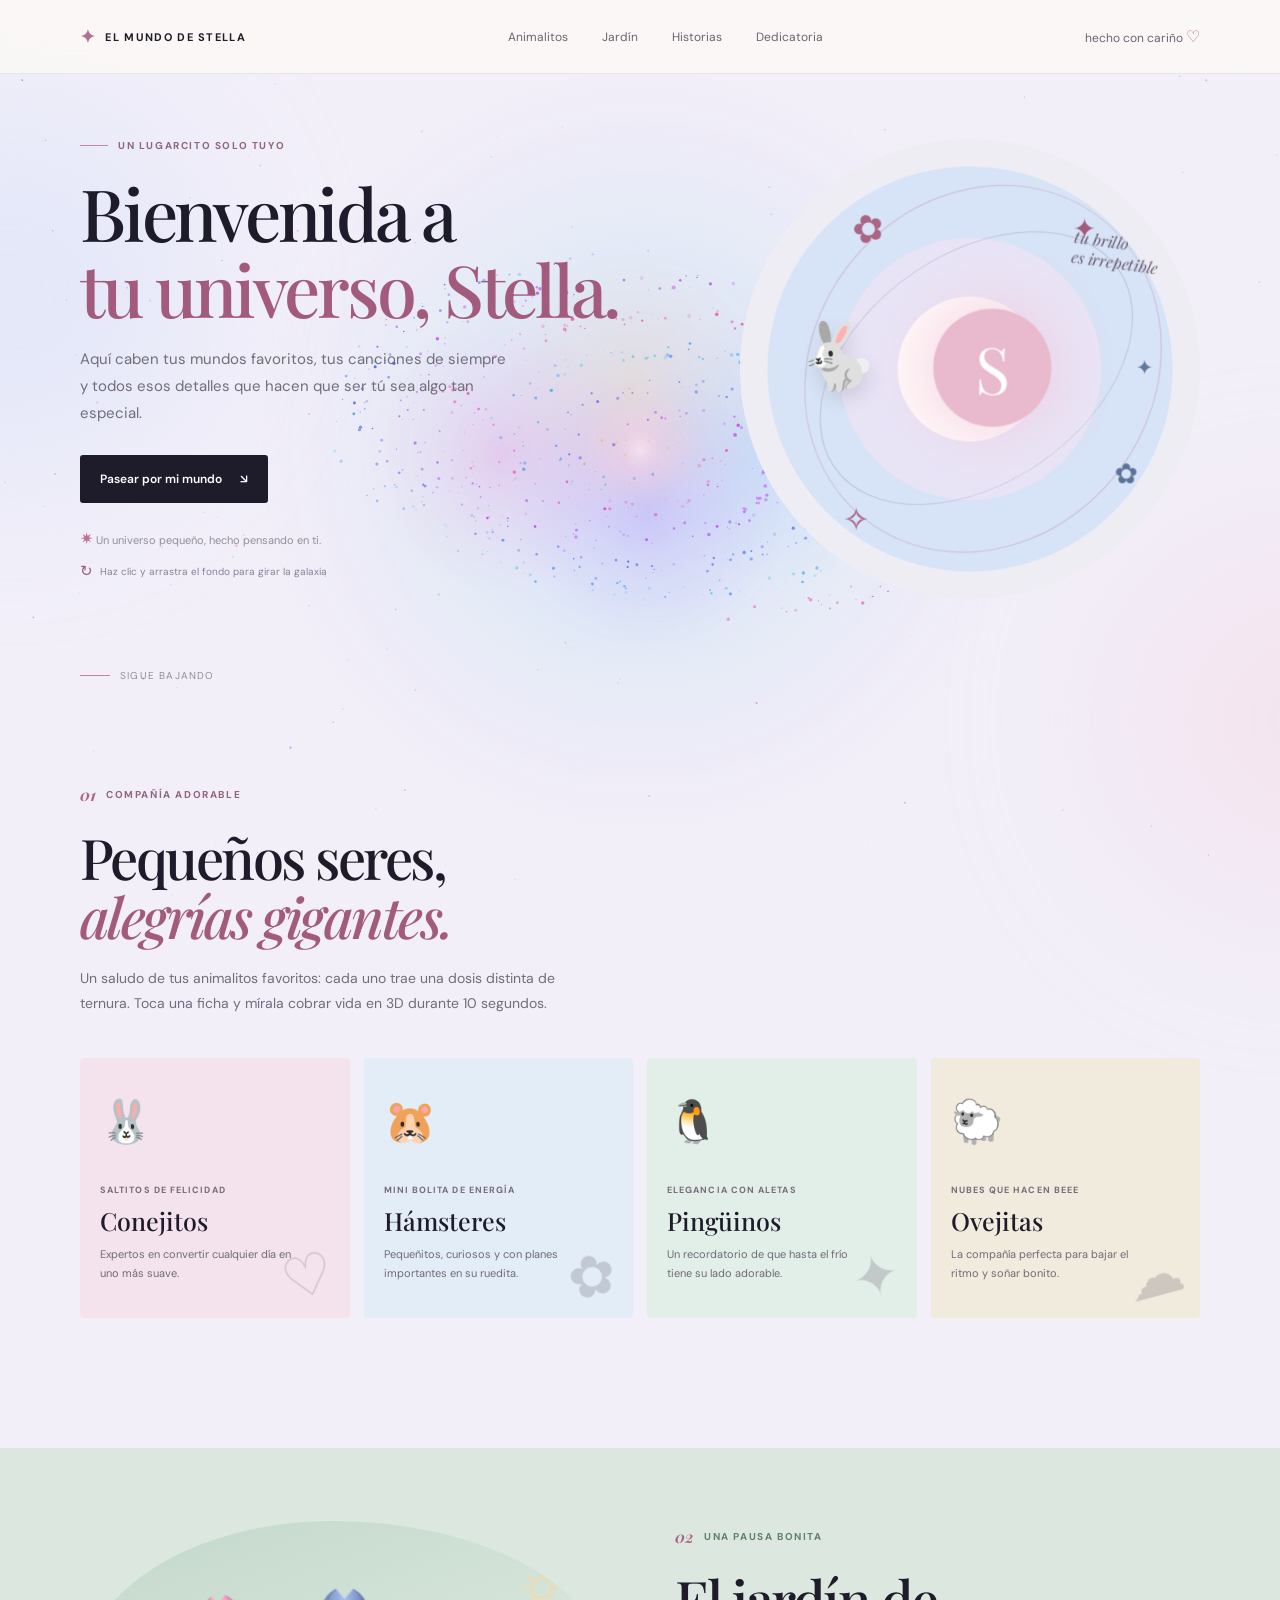
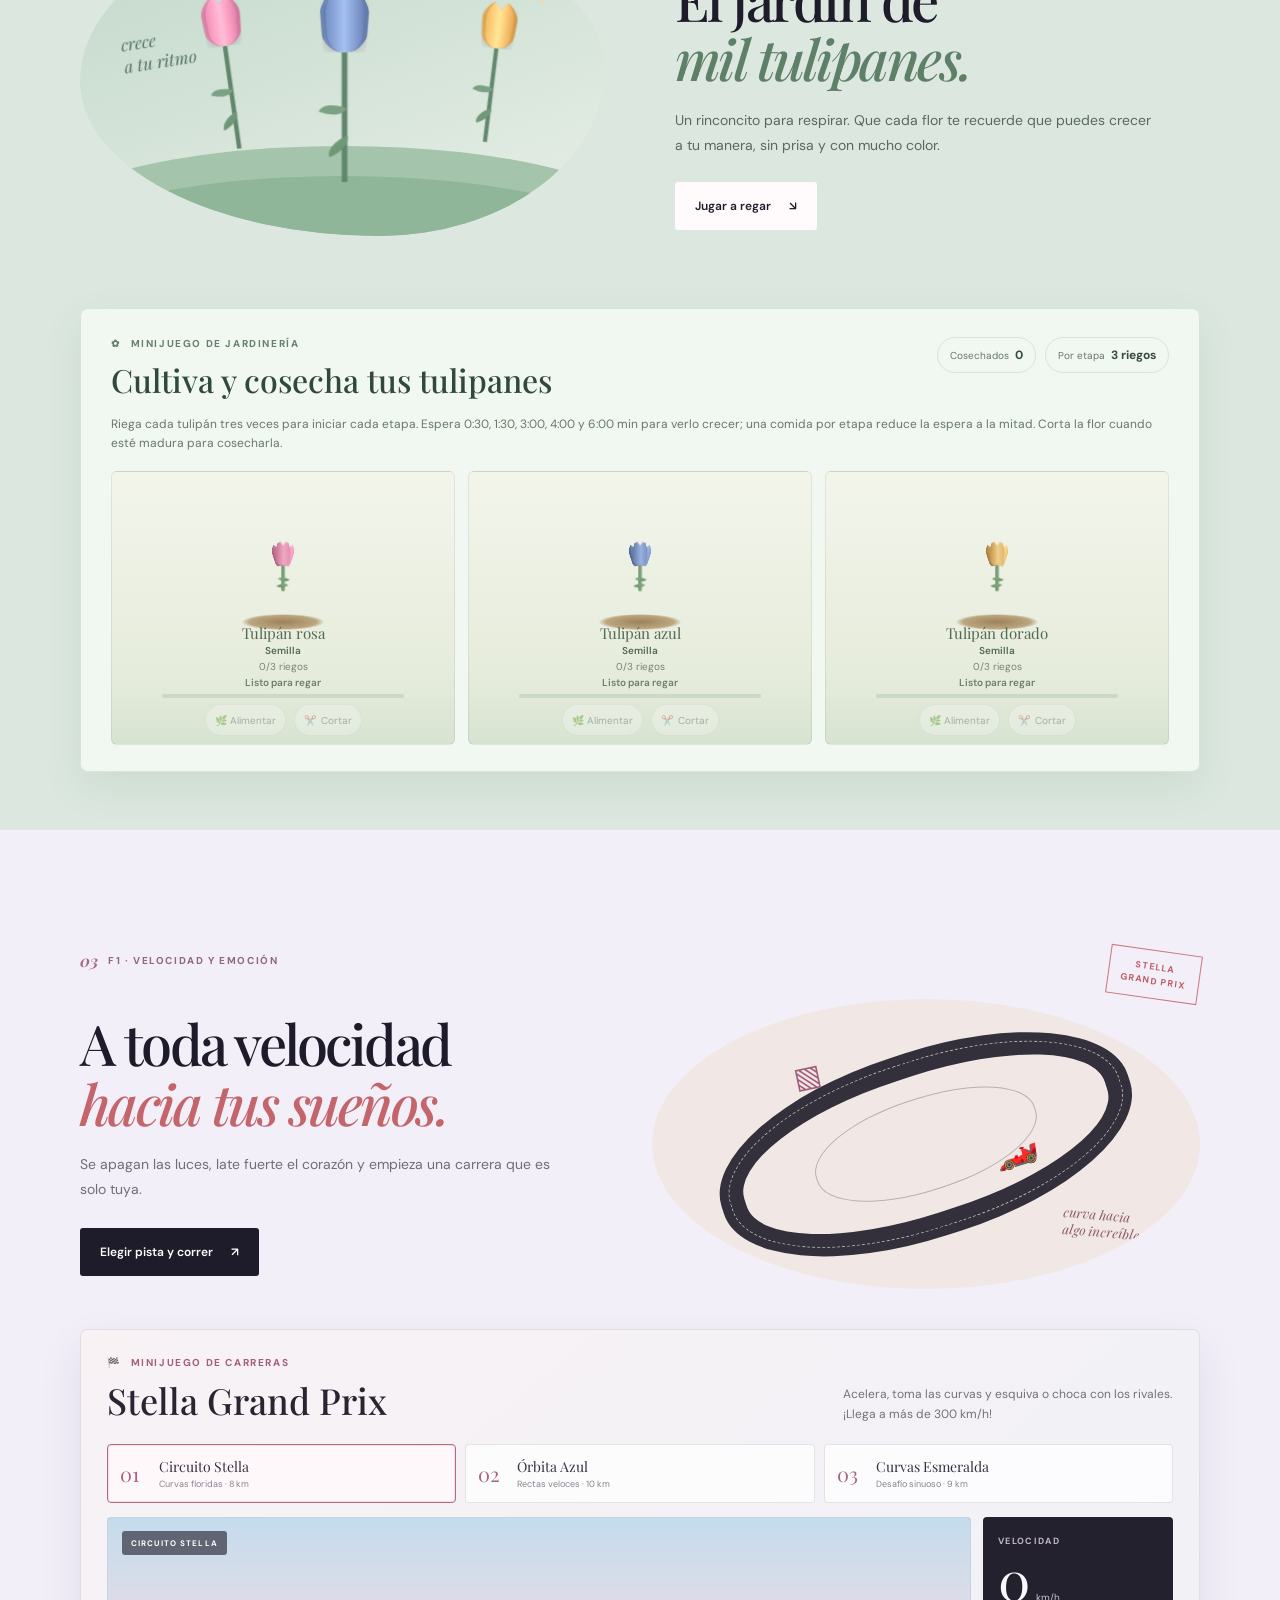
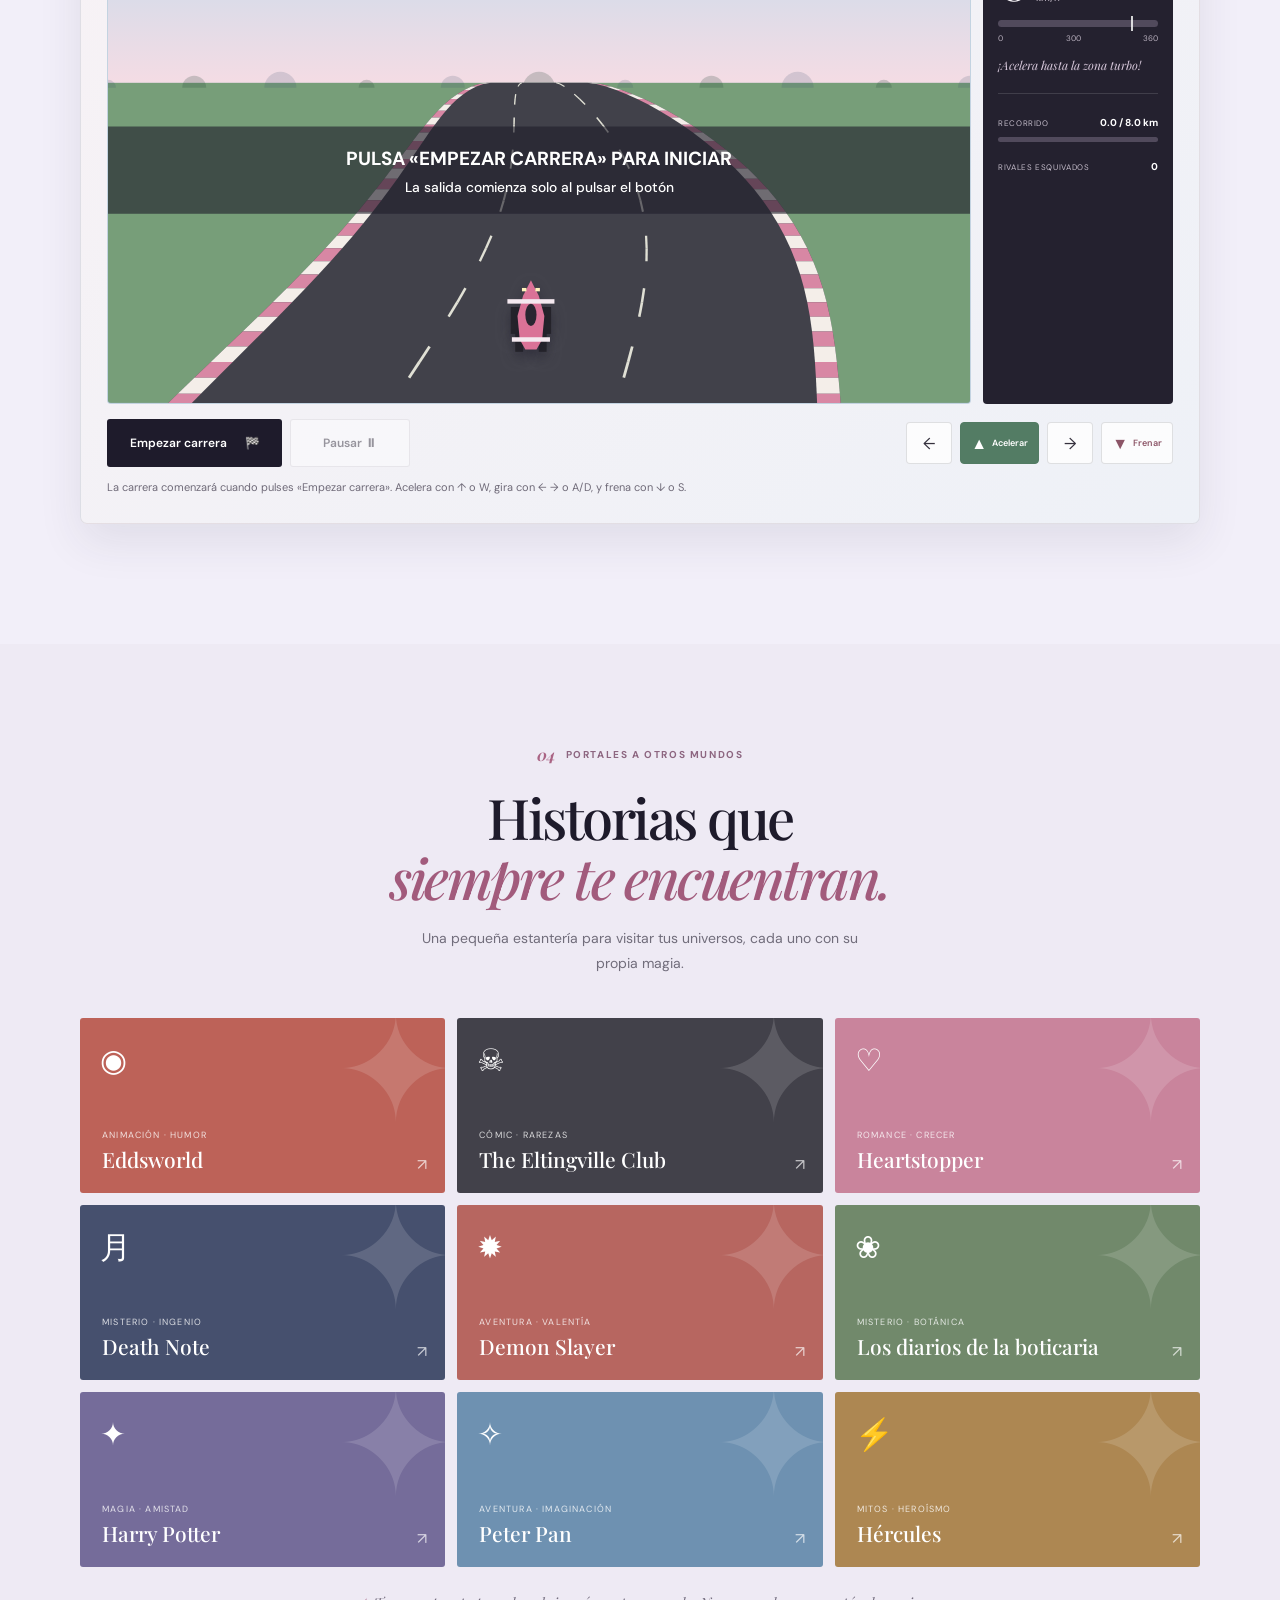
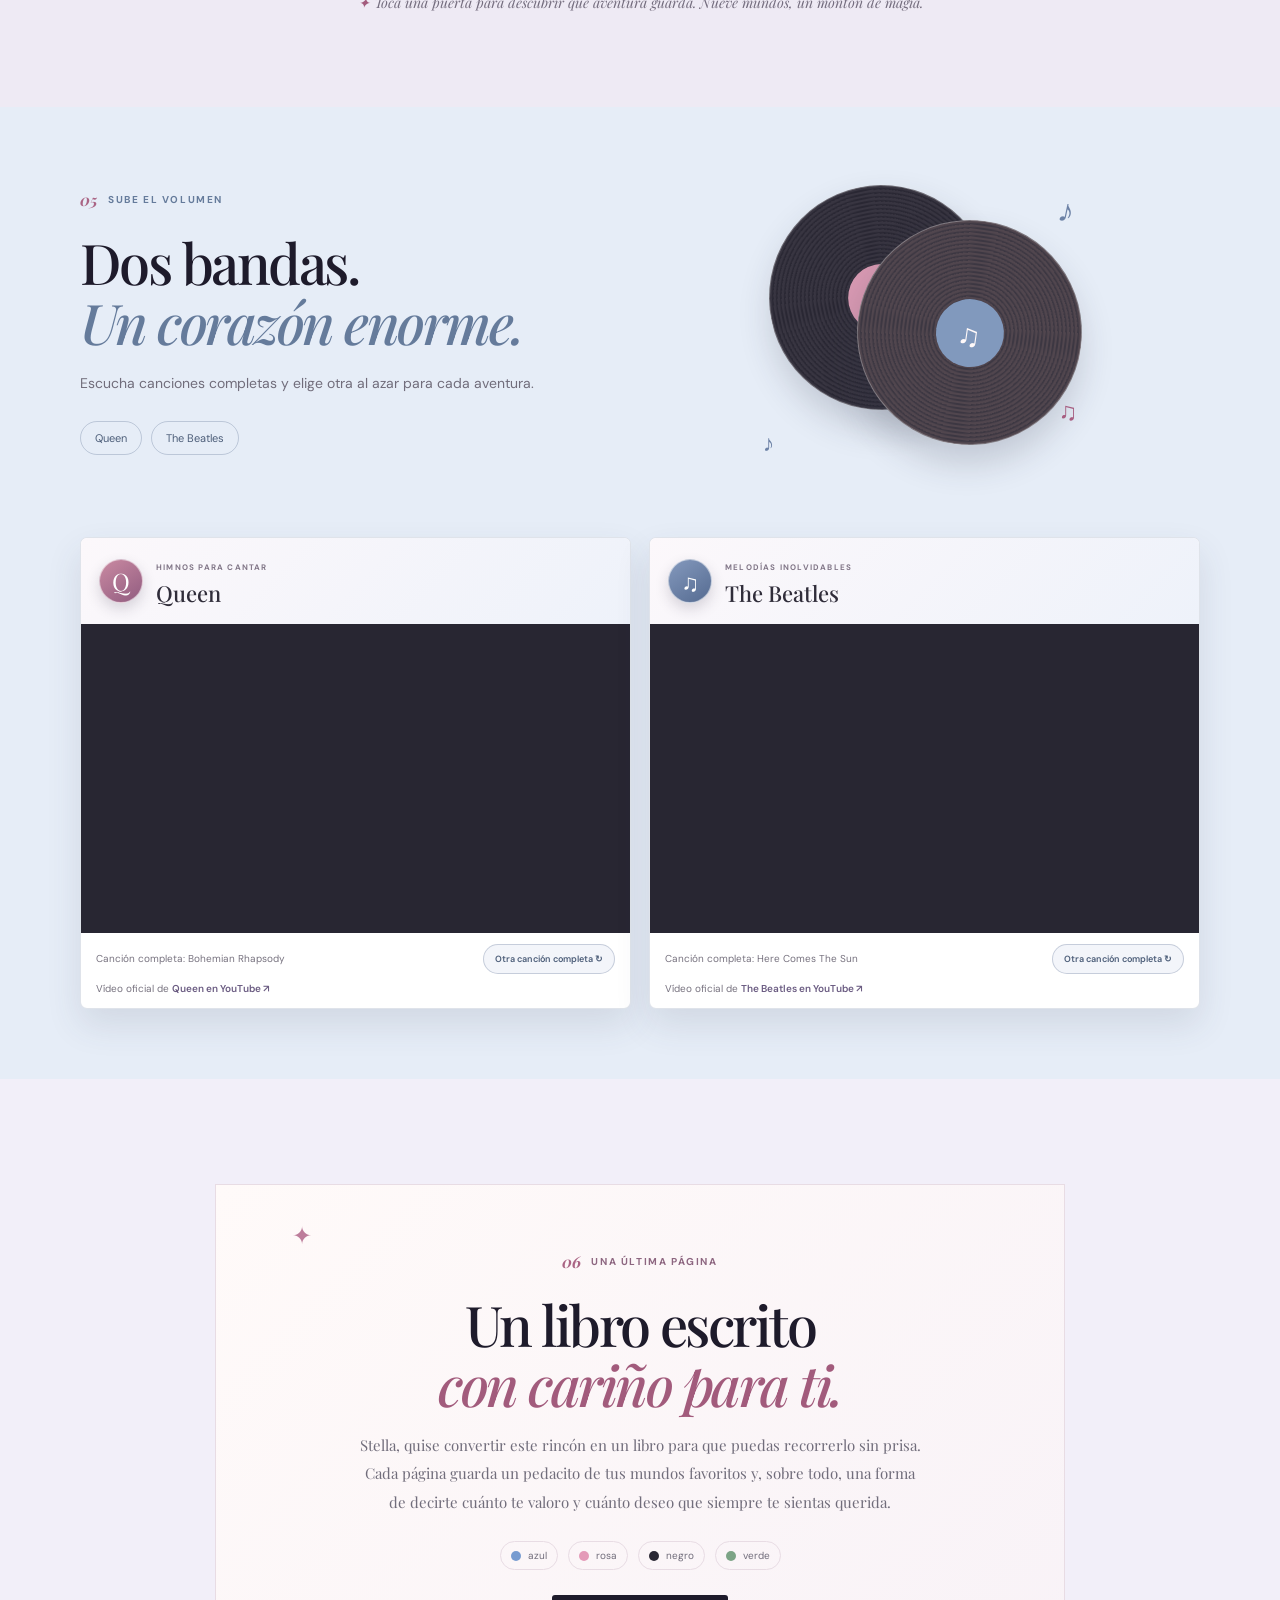
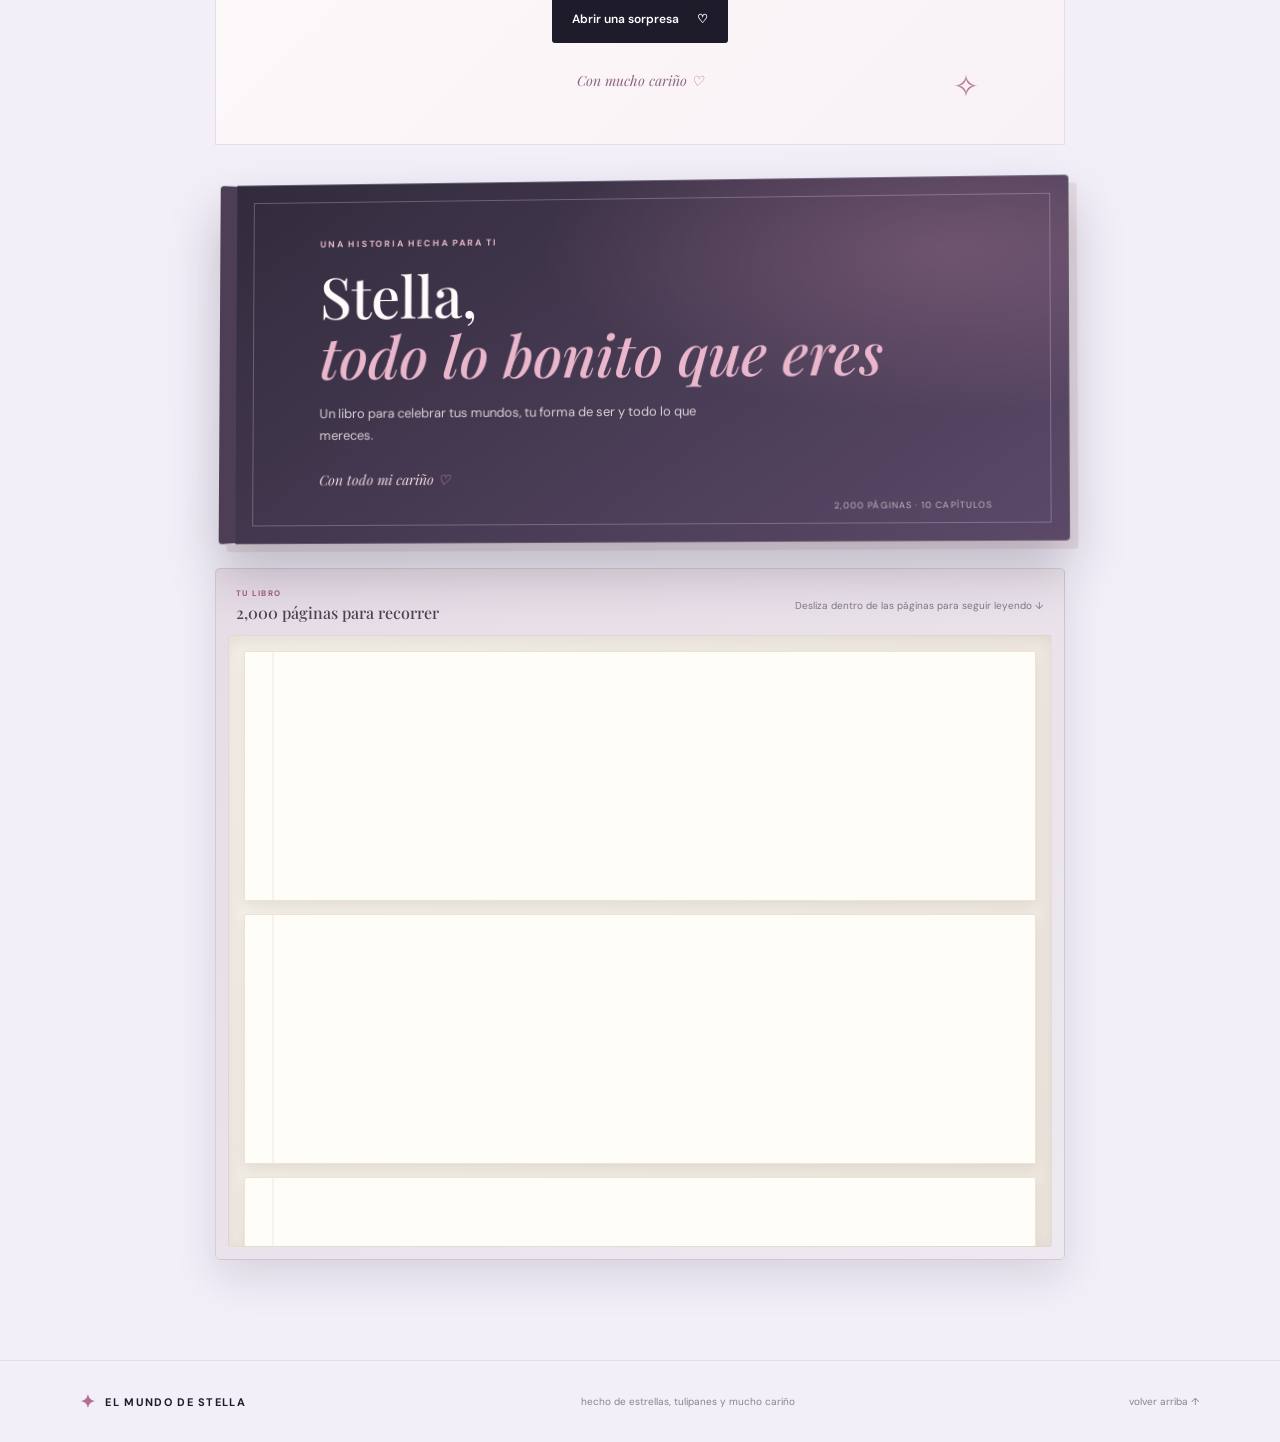
==== ELMUNDODESTELLA/index.html @ a7a70eab "Publish Stella dedication page Co-authored-by: Copilot App <223556219+Copilot@users.noreply.github.c" ====
<!doctype html>
<html lang="es">
  <head>
    <meta charset="utf-8">
    <meta name="viewport" content="width=device-width, initial-scale=1">
    <meta name="theme-color" content="#f7f0ff">
    <meta name="description" content="Un pequeño universo creado con cariño para Stella.">
    <title>El Mundo de Stella ✦</title>
    <link rel="stylesheet" href="style.css">
    <script src="script.js" defer></script>
  </head>
  <body>
    <canvas class="galaxy-canvas" id="galaxy" aria-label="Fondo de galaxia interactivo; arrastra para girarlo"></canvas>
    <div class="page-glow page-glow-one" aria-hidden="true"></div>
    <div class="page-glow page-glow-two" aria-hidden="true"></div>

    <header class="site-header">
      <a class="wordmark" href="#inicio" aria-label="El Mundo de Stella, inicio">
        <span class="wordmark-star" aria-hidden="true">✦</span>
        EL MUNDO DE STELLA
      </a>
      <nav class="main-nav" aria-label="Navegación principal">
        <a href="#rincon-animal">Animalitos</a>
        <a href="#jardin">Jardín</a>
        <a href="#historias">Historias</a>
        <a href="#libro">Dedicatoria</a>
      </nav>
      <a class="header-note" href="#libro">hecho con cariño <span aria-hidden="true">♡</span></a>
    </header>

    <main>
      <section class="hero section-shell" id="inicio" aria-labelledby="hero-title">
        <div class="hero-copy">
          <p class="eyebrow"><span class="eyebrow-line"></span> un lugarcito solo tuyo</p>
          <h1 id="hero-title">Bienvenida a<br><span>tu universo, Stella.</span></h1>
          <p class="hero-description">
            Aquí caben tus mundos favoritos, tus canciones de siempre y todos esos
            detalles que hacen que ser tú sea algo tan especial.
          </p>
          <a class="button button-dark" href="#rincon-animal">Pasear por mi mundo <span aria-hidden="true">↘</span></a>
          <p class="hero-footnote"><span aria-hidden="true">✷</span> Un universo pequeño, hecho pensando en ti.</p>
          <p class="galaxy-tip"><span aria-hidden="true">↻</span> Haz clic y arrastra el fondo para girar la galaxia</p>
        </div>
        <div class="hero-art" aria-label="Ilustración decorativa de estrellas y flores">
          <span class="orbit orbit-one"></span>
          <span class="orbit orbit-two"></span>
          <span class="hero-sun">S</span>
          <span class="hero-flower flower-one" aria-hidden="true">✿</span>
          <span class="hero-flower flower-two" aria-hidden="true">✿</span>
          <span class="hero-star star-one" aria-hidden="true">✦</span>
          <span class="hero-star star-two" aria-hidden="true">✧</span>
          <span class="hero-star star-three" aria-hidden="true">✦</span>
          <span class="hero-animal animal-rabbit" aria-hidden="true">🐇</span>
          <span class="hero-caption">tu brillo<br>es irrepetible</span>
        </div>
        <a class="scroll-cue" href="#rincon-animal"><span></span> sigue bajando</a>
      </section>

      <section class="section-shell animal-section" id="rincon-animal" aria-labelledby="animal-title">
        <div class="section-heading">
          <p class="eyebrow"><span class="section-number">01</span> compañía adorable</p>
          <h2 id="animal-title">Pequeños seres,<br><em>alegrías gigantes.</em></h2>
          <p>Un saludo de tus animalitos favoritos: cada uno trae una dosis distinta de ternura. Toca una ficha y mírala cobrar vida en 3D durante 10 segundos.</p>
        </div>
        <div class="animal-grid">
          <button class="animal-card rabbit-card" type="button" data-animal="rabbit">
            <span class="animal-emoji" aria-hidden="true">🐰</span>
            <span class="card-kicker">saltitos de felicidad</span>
            <span class="animal-title">Conejitos</span>
            <span class="animal-description">Expertos en convertir cualquier día en uno más suave.</span>
            <span class="card-doodle" aria-hidden="true">♡</span>
          </button>
          <button class="animal-card hamster-card" type="button" data-animal="hamster">
            <span class="animal-emoji" aria-hidden="true">🐹</span>
            <span class="card-kicker">mini bolita de energía</span>
            <span class="animal-title">Hámsteres</span>
            <span class="animal-description">Pequeñitos, curiosos y con planes importantes en su ruedita.</span>
            <span class="card-doodle" aria-hidden="true">✿</span>
          </button>
          <button class="animal-card penguin-card" type="button" data-animal="penguin">
            <span class="animal-emoji" aria-hidden="true">🐧</span>
            <span class="card-kicker">elegancia con aletas</span>
            <span class="animal-title">Pingüinos</span>
            <span class="animal-description">Un recordatorio de que hasta el frío tiene su lado adorable.</span>
            <span class="card-doodle" aria-hidden="true">✦</span>
          </button>
          <button class="animal-card sheep-card" type="button" data-animal="sheep">
            <span class="animal-emoji" aria-hidden="true">🐑</span>
            <span class="card-kicker">nubes que hacen beee</span>
            <span class="animal-title">Ovejitas</span>
            <span class="animal-description">La compañía perfecta para bajar el ritmo y soñar bonito.</span>
            <span class="card-doodle" aria-hidden="true">☁</span>
          </button>
        </div>
      </section>

      <section class="garden-section" id="jardin" aria-labelledby="garden-title">
        <div class="section-shell garden-layout">
          <div class="garden-art" aria-hidden="true">
            <span class="garden-sun">☼</span>
            <span class="tulip tulip-pink"><i></i><b></b></span>
            <span class="tulip tulip-blue"><i></i><b></b></span>
            <span class="tulip tulip-yellow"><i></i><b></b></span>
            <span class="garden-scribble">crece<br>a tu ritmo</span>
          </div>
          <div class="garden-copy">
            <p class="eyebrow"><span class="section-number">02</span> una pausa bonita</p>
            <h2 id="garden-title">El jardín de<br><em>mil tulipanes.</em></h2>
            <p>
              Un rinconcito para respirar. Que cada flor te recuerde que puedes
              crecer a tu manera, sin prisa y con mucho color.
            </p>
            <a class="button button-light" href="#tulip-game">Jugar a regar <span aria-hidden="true">↘</span></a>
          </div>
        </div>
        <div class="tulip-game section-shell" id="tulip-game" aria-labelledby="tulip-game-title">
          <div class="tulip-game-header">
            <div>
              <p class="eyebrow"><span aria-hidden="true">✿</span> minijuego de jardinería</p>
              <h3 id="tulip-game-title">Cultiva y cosecha tus tulipanes</h3>
            </div>
            <div class="tulip-game-stats" aria-label="Marcador del juego">
              <span>Cosechados <strong id="tulip-harvest-count">0</strong></span>
              <span>Por etapa <strong>3 riegos</strong></span>
            </div>
          </div>
          <p class="tulip-game-message" id="tulip-game-message" role="status" aria-live="polite">
            Riega cada tulipán tres veces para iniciar cada etapa. Espera 0:30, 1:30, 3:00, 4:00 y 6:00 min para verlo crecer; una comida por etapa reduce la espera a la mitad. Corta la flor cuando esté madura para cosecharla.
          </p>
          <div class="tulip-playfield">
            <article class="tulip-plot" data-tulip="rosa" data-growth="0">
              <button class="plot-water" type="button" aria-label="Regar tulipán rosa, 0 de 3 riegos">
                <span class="plot-plant" aria-hidden="true"><span class="plot-bloom"><i class="plot-petal petal-left"></i><i class="plot-petal petal-center"></i><i class="plot-petal petal-right"></i></span><span class="plot-stem"></span></span>
                <span class="plot-soil" aria-hidden="true"></span><span class="plot-splash" aria-hidden="true">💧</span>
                <span class="plot-name">Tulipán rosa</span>
                <span class="plot-stage-name">Semilla</span>
                <span class="plot-water-count">0/3 riegos</span>
                <span class="plot-time-label">Listo para regar</span>
                <span class="plot-timer-track" aria-hidden="true"><span></span></span>
              </button>
              <div class="plot-actions">
                <button class="plot-action" type="button" data-action="feed" aria-label="Alimentar el tulipán rosa" disabled><span aria-hidden="true">🌿</span> Alimentar</button>
                <button class="plot-action" type="button" data-action="harvest" aria-label="Cortar y cosechar el tulipán rosa" disabled><span aria-hidden="true">✂️</span> Cortar</button>
              </div>
            </article>
            <article class="tulip-plot plot-blue" data-tulip="azul" data-growth="0">
              <button class="plot-water" type="button" aria-label="Regar tulipán azul, 0 de 3 riegos">
                <span class="plot-plant" aria-hidden="true"><span class="plot-bloom"><i class="plot-petal petal-left"></i><i class="plot-petal petal-center"></i><i class="plot-petal petal-right"></i></span><span class="plot-stem"></span></span>
                <span class="plot-soil" aria-hidden="true"></span><span class="plot-splash" aria-hidden="true">💧</span>
                <span class="plot-name">Tulipán azul</span>
                <span class="plot-stage-name">Semilla</span>
                <span class="plot-water-count">0/3 riegos</span>
                <span class="plot-time-label">Listo para regar</span>
                <span class="plot-timer-track" aria-hidden="true"><span></span></span>
              </button>
              <div class="plot-actions">
                <button class="plot-action" type="button" data-action="feed" aria-label="Alimentar el tulipán azul" disabled><span aria-hidden="true">🌿</span> Alimentar</button>
                <button class="plot-action" type="button" data-action="harvest" aria-label="Cortar y cosechar el tulipán azul" disabled><span aria-hidden="true">✂️</span> Cortar</button>
              </div>
            </article>
            <article class="tulip-plot plot-gold" data-tulip="dorado" data-growth="0">
              <button class="plot-water" type="button" aria-label="Regar tulipán dorado, 0 de 3 riegos">
                <span class="plot-plant" aria-hidden="true"><span class="plot-bloom"><i class="plot-petal petal-left"></i><i class="plot-petal petal-center"></i><i class="plot-petal petal-right"></i></span><span class="plot-stem"></span></span>
                <span class="plot-soil" aria-hidden="true"></span><span class="plot-splash" aria-hidden="true">💧</span>
                <span class="plot-name">Tulipán dorado</span>
                <span class="plot-stage-name">Semilla</span>
                <span class="plot-water-count">0/3 riegos</span>
                <span class="plot-time-label">Listo para regar</span>
                <span class="plot-timer-track" aria-hidden="true"><span></span></span>
              </button>
              <div class="plot-actions">
                <button class="plot-action" type="button" data-action="feed" aria-label="Alimentar el tulipán dorado" disabled><span aria-hidden="true">🌿</span> Alimentar</button>
                <button class="plot-action" type="button" data-action="harvest" aria-label="Cortar y cosechar el tulipán dorado" disabled><span aria-hidden="true">✂️</span> Cortar</button>
              </div>
            </article>
          </div>
        </div>
      </section>

      <section class="section-shell racing-section" id="formula-uno" aria-labelledby="racing-title">
        <div class="racing-topline">
          <p class="eyebrow"><span class="section-number">03</span> F1 · velocidad y emoción</p>
          <span class="racing-stamp">STELLA<br>GRAND PRIX</span>
        </div>
        <div class="racing-layout">
          <div>
            <h2 id="racing-title">A toda velocidad<br><em>hacia tus sueños.</em></h2>
            <p>Se apagan las luces, late fuerte el corazón y empieza una carrera que es solo tuya.</p>
            <a class="button button-dark" href="#f1-game">Elegir pista y correr <span aria-hidden="true">↗</span></a>
          </div>
          <div class="track-art" aria-label="Ilustración decorativa de una pista de carreras">
            <div class="track track-outer"></div>
            <div class="track track-inner"></div>
            <span class="race-car" aria-hidden="true">🏎️</span>
            <span class="race-flag" aria-hidden="true">▧</span>
            <span class="track-label">curva hacia<br>algo increíble</span>
          </div>
        </div>
        <div class="f1-game" id="f1-game" aria-labelledby="f1-game-title">
          <div class="f1-game-heading">
            <div>
              <p class="eyebrow"><span aria-hidden="true">🏁</span> minijuego de carreras</p>
              <h3 id="f1-game-title">Stella Grand Prix</h3>
            </div>
            <p class="f1-game-instruction">Acelera, toma las curvas y esquiva o choca con los rivales. ¡Llega a más de 300 km/h!</p>
          </div>
          <div class="f1-track-picker" role="group" aria-label="Elige un circuito">
            <button class="f1-track-option is-selected" type="button" data-track="stella" aria-pressed="true">
              <span class="track-option-number">01</span><span class="track-option-name">Circuito Stella</span><span class="track-option-detail">Curvas floridas · 8 km</span>
            </button>
            <button class="f1-track-option" type="button" data-track="orbit" aria-pressed="false">
              <span class="track-option-number">02</span><span class="track-option-name">Órbita Azul</span><span class="track-option-detail">Rectas veloces · 10 km</span>
            </button>
            <button class="f1-track-option" type="button" data-track="emerald" aria-pressed="false">
              <span class="track-option-number">03</span><span class="track-option-name">Curvas Esmeralda</span><span class="track-option-detail">Desafío sinuoso · 9 km</span>
            </button>
          </div>
          <div class="f1-race-layout">
            <div class="f1-canvas-frame">
              <canvas id="f1-canvas" aria-label="Vista de la pista de carreras. Usa las flechas o los controles para conducir.">
                Tu navegador no permite mostrar la pista animada.
              </canvas>
              <span class="canvas-track-name" id="canvas-track-name">CIRCUITO STELLA</span>
            </div>
            <aside class="f1-hud" aria-label="Marcador de carrera">
              <p class="hud-label">VELOCIDAD</p>
              <div class="hud-speed"><span id="f1-speed">0</span><span>km/h</span></div>
              <div class="speed-bar"><span id="f1-speed-bar"></span><i></i></div>
              <div class="speed-scale"><span>0</span><span>300</span><span>360</span></div>
              <p class="speed-cheer" id="speed-cheer">¡Acelera hasta la zona turbo!</p>
              <div class="hud-divider"></div>
              <div class="hud-distance"><span>RECORRIDO</span><strong id="f1-distance">0.0 / 8.0 km</strong></div>
              <div class="race-progress"><span id="f1-progress"></span></div>
              <div class="hud-distance"><span>RIVALES ESQUIVADOS</span><strong id="f1-overtakes">0</strong></div>
            </aside>
          </div>
          <div class="f1-control-row">
            <div class="f1-action-buttons">
              <button class="button button-dark f1-start" id="f1-start" type="button">Empezar carrera <span aria-hidden="true">🏁</span></button>
              <button class="button f1-pause" id="f1-pause" type="button" aria-pressed="false" disabled>Pausar ⏸</button>
            </div>
            <div class="f1-controls" role="group" aria-label="Controles para conducir">
              <button class="f1-control steering" type="button" data-race-control="left" aria-label="Girar a la izquierda">←</button>
              <button class="f1-control accelerator" type="button" data-race-control="accelerate" aria-label="Mantener para acelerar">▲<span>Acelerar</span></button>
              <button class="f1-control steering" type="button" data-race-control="right" aria-label="Girar a la derecha">→</button>
              <button class="f1-control brake" type="button" data-race-control="brake" aria-label="Mantener para frenar">▼<span>Frenar</span></button>
            </div>
          </div>
          <p class="f1-race-message" id="f1-race-message" role="status" aria-live="polite">La carrera comenzará cuando pulses «Empezar carrera». Acelera con ↑ o W, gira con ← → o A/D, y frena con ↓ o S.</p>
        </div>
      </section>

      <section class="stories-section" id="historias" aria-labelledby="stories-title">
        <div class="section-shell">
          <div class="section-heading stories-heading">
            <p class="eyebrow"><span class="section-number">04</span> portales a otros mundos</p>
            <h2 id="stories-title">Historias que<br><em>siempre te encuentran.</em></h2>
            <p>Una pequeña estantería para visitar tus universos, cada uno con su propia magia.</p>
          </div>
          <div class="story-grid">
            <details class="story-card story-red">
              <summary class="story-front"><span class="story-symbol" aria-hidden="true">◉</span><span class="story-type">animación · humor</span><span class="story-title" role="heading" aria-level="3">Eddsworld</span><span class="story-arrow" aria-hidden="true">↗</span></summary>
              <div class="story-card-back"><span class="story-back-type">EL MUNDO DE EDD</span><p>Una serie animada de humor absurdo que sigue las peripecias de Edd y sus amigos: episodios cortos, caos y muchas bromas.</p><button class="story-back-close" type="button" data-story-close>Cerrar ficha ↻</button></div>
            </details>
            <details class="story-card story-ink">
              <summary class="story-front"><span class="story-symbol" aria-hidden="true">☠</span><span class="story-type">cómic · rarezas</span><span class="story-title" role="heading" aria-level="3">The Eltingville Club</span><span class="story-arrow" aria-hidden="true">↗</span></summary>
              <div class="story-card-back"><span class="story-back-type">FANDOM Y RIVALIDADES</span><p>Cuatro fans apasionados por los cómics, el terror y la ciencia ficción convierten sus debates en rivalidades hilarantes.</p><button class="story-back-close" type="button" data-story-close>Cerrar ficha ↻</button></div>
            </details>
            <details class="story-card story-rose">
              <summary class="story-front"><span class="story-symbol" aria-hidden="true">♡</span><span class="story-type">romance · crecer</span><span class="story-title" role="heading" aria-level="3">Heartstopper</span><span class="story-arrow" aria-hidden="true">↗</span></summary>
              <div class="story-card-back"><span class="story-back-type">AMISTAD QUE FLORECE</span><p>Nick y Charlie construyen una amistad que se transforma en amor mientras descubren quiénes son y encuentran apoyo en su grupo.</p><button class="story-back-close" type="button" data-story-close>Cerrar ficha ↻</button></div>
            </details>
            <details class="story-card story-night">
              <summary class="story-front"><span class="story-symbol" aria-hidden="true">月</span><span class="story-type">misterio · ingenio</span><span class="story-title" role="heading" aria-level="3">Death Note</span><span class="story-arrow" aria-hidden="true">↗</span></summary>
              <div class="story-card-back"><span class="story-back-type">UN DUELO DE INGENIO</span><p>Light encuentra un cuaderno sobrenatural. Su plan para crear un mundo justo se convierte en un intenso dilema sobre poder y justicia.</p><button class="story-back-close" type="button" data-story-close>Cerrar ficha ↻</button></div>
            </details>
            <details class="story-card story-scarlet">
              <summary class="story-front"><span class="story-symbol" aria-hidden="true">✹</span><span class="story-type">aventura · valentía</span><span class="story-title" role="heading" aria-level="3">Demon Slayer</span><span class="story-arrow" aria-hidden="true">↗</span></summary>
              <div class="story-card-back"><span class="story-back-type">VALOR Y FAMILIA</span><p>Tanjiro emprende un viaje para ayudar a su hermana Nezuko y enfrentarse a demonios, armado de determinación y una espada.</p><button class="story-back-close" type="button" data-story-close>Cerrar ficha ↻</button></div>
            </details>
            <details class="story-card story-herbal">
              <summary class="story-front"><span class="story-symbol" aria-hidden="true">❀</span><span class="story-type">misterio · botánica</span><span class="story-title" role="heading" aria-level="3">Los diarios de la boticaria</span><span class="story-arrow" aria-hidden="true">↗</span></summary>
              <div class="story-card-back"><span class="story-back-type">MISTERIOS EN LA CORTE</span><p>Maomao, una joven experta en remedios, usa su curiosidad y sus conocimientos de plantas para resolver enigmas en el palacio.</p><button class="story-back-close" type="button" data-story-close>Cerrar ficha ↻</button></div>
            </details>
            <details class="story-card story-magic">
              <summary class="story-front"><span class="story-symbol" aria-hidden="true">✦</span><span class="story-type">magia · amistad</span><span class="story-title" role="heading" aria-level="3">Harry Potter</span><span class="story-arrow" aria-hidden="true">↗</span></summary>
              <div class="story-card-back"><span class="story-back-type">UNA ESCUELA DE MAGIA</span><p>Harry descubre Hogwarts y un mundo de hechizos, amistades y desafíos que lo acompañan mientras crece.</p><button class="story-back-close" type="button" data-story-close>Cerrar ficha ↻</button></div>
            </details>
            <details class="story-card story-sky">
              <summary class="story-front"><span class="story-symbol" aria-hidden="true">✧</span><span class="story-type">aventura · imaginación</span><span class="story-title" role="heading" aria-level="3">Peter Pan</span><span class="story-arrow" aria-hidden="true">↗</span></summary>
              <div class="story-card-back"><span class="story-back-type">RUMBO A NUNCA JAMÁS</span><p>Peter invita a Wendy y sus hermanos a una isla fantástica llena de vuelos, aventuras y encuentros con piratas.</p><button class="story-back-close" type="button" data-story-close>Cerrar ficha ↻</button></div>
            </details>
            <details class="story-card story-gold">
              <summary class="story-front"><span class="story-symbol" aria-hidden="true">⚡</span><span class="story-type">mitos · heroísmo</span><span class="story-title" role="heading" aria-level="3">Hércules</span><span class="story-arrow" aria-hidden="true">↗</span></summary>
              <div class="story-card-back"><span class="story-back-type">FUERZA CON CORAZÓN</span><p>Una aventura inspirada en el héroe de la mitología griega: descubrir la propia fuerza y ganarse un lugar entre los dioses.</p><button class="story-back-close" type="button" data-story-close>Cerrar ficha ↻</button></div>
            </details>
          </div>
          <p class="stories-footnote"><span aria-hidden="true">✦</span> Toca una puerta para descubrir qué aventura guarda. Nueve mundos, un montón de magia.</p>
        </div>
      </section>

      <section class="music-section" id="musica" aria-labelledby="music-title">
        <div class="section-shell music-layout">
          <div class="music-copy">
            <p class="eyebrow"><span class="section-number">05</span> sube el volumen</p>
            <h2 id="music-title">Dos bandas.<br><em>Un corazón enorme.</em></h2>
            <p>Escucha canciones completas y elige otra al azar para cada aventura.</p>
            <div class="music-tags"><span>Queen</span><span>The Beatles</span></div>
          </div>
          <div class="vinyl-stack" aria-hidden="true">
            <div class="vinyl vinyl-one"><span>Q</span></div>
            <div class="vinyl vinyl-two"><span>♫</span></div>
            <span class="music-note note-one">♪</span>
            <span class="music-note note-two">♫</span>
            <span class="music-note note-three">♪</span>
          </div>
        </div>
        <div class="section-shell music-player-grid" role="group" aria-label="Reproductores de Queen y The Beatles">
          <article class="music-player-card">
            <div class="music-player-heading">
              <span class="music-player-mark queen-mark" aria-hidden="true">Q</span>
              <div><span class="music-player-kicker">HIMNOS PARA CANTAR</span><h3>Queen</h3></div>
            </div>
            <div class="music-player-video">
              <iframe
                data-music-player="queen"
                data-track-id="fJ9rUzIMcZQ"
                title="Queen - Bohemian Rhapsody (video oficial)"
                src="https://www.youtube-nocookie.com/embed/fJ9rUzIMcZQ?rel=0&amp;modestbranding=1&amp;playsinline=1"
                loading="lazy"
                allow="accelerometer; autoplay; clipboard-write; encrypted-media; gyroscope; picture-in-picture; web-share"
                allowfullscreen
                referrerpolicy="strict-origin-when-cross-origin"></iframe>
            </div>
            <div class="music-player-actions">
              <p class="music-track-status" data-track-status="queen" aria-live="polite">Canción completa: Bohemian Rhapsody</p>
              <button class="music-random-button" type="button" data-random-track="queen" aria-label="Reproducir otra canción completa de Queen al azar">Otra canción completa ↻</button>
            </div>
            <p class="music-player-fallback">Vídeo oficial de <a href="https://www.youtube.com/watch?v=fJ9rUzIMcZQ" target="_blank" rel="noopener noreferrer">Queen en YouTube ↗</a></p>
          </article>
          <article class="music-player-card">
            <div class="music-player-heading">
              <span class="music-player-mark beatles-mark" aria-hidden="true">♫</span>
              <div><span class="music-player-kicker">MELODÍAS INOLVIDABLES</span><h3>The Beatles</h3></div>
            </div>
            <div class="music-player-video">
              <iframe
                data-music-player="beatles"
                data-track-id="xUNqsfFUwhY"
                title="The Beatles - Here Comes The Sun (audio oficial)"
                src="https://www.youtube-nocookie.com/embed/xUNqsfFUwhY?rel=0&amp;modestbranding=1&amp;playsinline=1"
                loading="lazy"
                allow="accelerometer; autoplay; clipboard-write; encrypted-media; gyroscope; picture-in-picture; web-share"
                allowfullscreen
                referrerpolicy="strict-origin-when-cross-origin"></iframe>
            </div>
            <div class="music-player-actions">
              <p class="music-track-status" data-track-status="beatles" aria-live="polite">Canción completa: Here Comes The Sun</p>
              <button class="music-random-button" type="button" data-random-track="beatles" aria-label="Reproducir otra canción completa de The Beatles al azar">Otra canción completa ↻</button>
            </div>
            <p class="music-player-fallback">Vídeo oficial de <a href="https://www.youtube.com/watch?v=xUNqsfFUwhY" target="_blank" rel="noopener noreferrer">The Beatles en YouTube ↗</a></p>
          </article>
        </div>
      </section>

      <section class="section-shell dedication-section" id="libro" aria-labelledby="dedication-title">
        <div class="dedication-card">
          <span class="dedication-sparkle sparkle-one" aria-hidden="true">✦</span>
          <span class="dedication-sparkle sparkle-two" aria-hidden="true">✧</span>
          <p class="eyebrow"><span class="section-number">06</span> una última página</p>
          <h2 id="dedication-title">Un libro escrito<br><em>con cariño para ti.</em></h2>
          <p class="dedication-message">
            Stella, quise convertir este rincón en un libro para que puedas recorrerlo sin prisa.
            Cada página guarda un pedacito de tus mundos favoritos y, sobre todo, una forma de decirte
            cuánto te valoro y cuánto deseo que siempre te sientas querida.
          </p>
          <div class="color-palette" aria-label="Colores favoritos: azul, rosa, negro y verde">
            <span class="color-chip"><i class="swatch swatch-blue"></i>azul</span>
            <span class="color-chip"><i class="swatch swatch-pink"></i>rosa</span>
            <span class="color-chip"><i class="swatch swatch-black"></i>negro</span>
            <span class="color-chip"><i class="swatch swatch-green"></i>verde</span>
          </div>
          <button class="button button-dark" type="button" data-surprise="Este universo siempre tendrá un lugar reservado para ti. ♡">Abrir una sorpresa <span aria-hidden="true">♡</span></button>
          <div class="dedication-signature">Con mucho cariño <span aria-hidden="true">♡</span></div>
        </div>
        <div class="dedication-book" aria-label="Libro digital dedicado a Stella">
          <div class="book-cover">
            <span class="book-cover-sparkle book-sparkle-one" aria-hidden="true">✦</span>
            <span class="book-cover-sparkle book-sparkle-two" aria-hidden="true">✧</span>
            <p class="book-cover-label">UNA HISTORIA HECHA PARA TI</p>
            <h3>Stella,<br><em>todo lo bonito que eres</em></h3>
            <p class="book-cover-description">Un libro para celebrar tus mundos, tu forma de ser y todo lo que mereces.</p>
            <div class="book-cover-author">Con todo mi cariño <span aria-hidden="true">♡</span></div>
            <span class="book-cover-count">2,000 páginas · 10 capítulos</span>
          </div>
          <div class="book-reader-shell">
            <div class="book-reader-heading">
              <div><span class="book-reader-kicker">TU LIBRO</span><strong>2,000 páginas para recorrer</strong></div>
              <span class="book-scroll-hint">Desliza dentro de las páginas para seguir leyendo ↓</span>
            </div>
            <div class="book-pages" id="book-pages" role="region" aria-label="Libro dedicado a Stella: 2,000 páginas desplazables" tabindex="0"></div>
          </div>
        </div>
      </section>
    </main>

    <footer class="site-footer">
      <a class="wordmark" href="#inicio"><span class="wordmark-star" aria-hidden="true">✦</span> EL MUNDO DE STELLA</a>
      <p>hecho de estrellas, tulipanes y mucho cariño</p>
      <a href="#inicio" class="back-to-top">volver arriba ↑</a>
    </footer>
    <div class="animal-stage" id="animal-stage" hidden>
      <div class="animal-stage-backdrop" data-close-animal></div>
      <section class="animal-stage-card" role="dialog" aria-modal="true" aria-labelledby="animal-stage-title" aria-describedby="animal-stage-description" tabindex="-1">
        <button class="animal-stage-close" type="button" aria-label="Cerrar la animación">×</button>
        <p class="eyebrow"><span aria-hidden="true">✦</span> un visitante especial</p>
        <div class="animal-display" aria-hidden="true">
          <span class="animal-orbit"></span>
          <span class="animal-orbit animal-orbit-two"></span>
          <span class="animal-model"><span id="animal-stage-emoji"></span></span>
          <span class="animal-floor"></span>
        </div>
        <h2 id="animal-stage-title"></h2>
        <p class="animal-stage-description" id="animal-stage-description"></p>
        <p class="animal-countdown"><span id="animal-countdown">10</span> segundos para disfrutarlo</p>
        <div class="animal-countdown-track" aria-hidden="true"><span id="animal-countdown-progress"></span></div>
      </section>
    </div>
    <div class="surprise-toast" role="status" aria-live="polite"></div>
  </body>
</html>
---- ELMUNDODESTELLA/style.css ----
@import url('https://fonts.googleapis.com/css2?family=DM+Sans:wght@400;500;600;700&family=Playfair+Display:ital,wght@0,500;0,600;0,700;1,500;1,600&display=swap');

:root {
  color-scheme: light;
  --ink: #1e1b2b;
  --muted: #716d7b;
  --blue: #a9c8ee;
  --pink: #f3bbd1;
  --green: #b6d5bd;
  --paper: #f2eff9;
  --serif: 'Playfair Display', Georgia, serif;
  --sans: 'DM Sans', 'Segoe UI', sans-serif;
}

* { box-sizing: border-box; }
html { scroll-behavior: smooth; scroll-padding-top: 84px; }
body {
  margin: 0;
  overflow-x: clip;
  background: var(--paper);
  color: var(--ink);
  font-family: var(--sans);
  -webkit-font-smoothing: antialiased;
}
a { color: inherit; text-decoration: none; }
button { font: inherit; }
::selection { background: #e9c4d6; color: var(--ink); }

.galaxy-canvas { position: fixed; z-index: 0; inset: 0; width: 100%; height: 100%; opacity: .84; pointer-events: none; }
main, .site-footer { position: relative; z-index: 1; }
html.galaxy-dragging, html.galaxy-dragging * { cursor: grabbing !important; user-select: none !important; }
body.animal-stage-open { overflow-y: hidden; }
.page-glow { position: absolute; z-index: -1; width: 380px; height: 380px; border-radius: 50%; filter: blur(85px); opacity: .35; pointer-events: none; }
.page-glow-one { top: 100px; left: -180px; background: #c9dafa; }
.page-glow-two { top: 530px; right: -210px; background: #f5d2df; }
.section-shell { width: min(1120px, calc(100% - 48px)); margin-inline: auto; }

.site-header { position: sticky; z-index: 20; top: 0; display: flex; align-items: center; justify-content: space-between; gap: 20px; min-height: 74px; padding: 0 max(24px, calc((100vw - 1120px) / 2)); border-bottom: 1px solid rgba(30, 27, 43, .08); background: rgba(251, 249, 245, .88); backdrop-filter: blur(16px); }
.wordmark { display: inline-flex; align-items: center; gap: 9px; font-size: 11px; font-weight: 700; letter-spacing: .12em; white-space: nowrap; }
.wordmark-star { color: #b56e91; font-size: 18px; }
.main-nav { display: flex; align-items: center; gap: clamp(14px, 2.7vw, 34px); }
.main-nav a, .header-note { color: #686472; font-size: 12px; transition: color .2s ease; }
.main-nav a:hover, .header-note:hover { color: #a14e77; }
.header-note { white-space: nowrap; }
.header-note span { color: #b56e91; font-size: 16px; }

.hero { position: relative; display: grid; min-height: 630px; grid-template-columns: 1fr 1fr; align-items: center; padding-top: 40px; padding-bottom: 80px; perspective: 1200px; }
.hero-copy { position: relative; z-index: 2; padding-bottom: 18px; }
.eyebrow { display: flex; align-items: center; gap: 10px; margin: 0 0 22px; color: #8d6680; font-size: 10px; font-weight: 700; letter-spacing: .16em; text-transform: uppercase; }
.eyebrow-line { width: 28px; height: 1px; background: #c486a2; }
h1, h2, h3, p { margin-top: 0; }
.hero h1, .section-heading h2, .garden-copy h2, .racing-section h2, .music-copy h2, .dedication-card h2 { margin-bottom: 20px; font-family: var(--serif); font-size: clamp(44px, 6vw, 72px); font-weight: 500; letter-spacing: -.045em; line-height: 1.06; }
.hero h1 span, h2 em { color: #a25b7c; font-weight: 500; }
.hero-description { max-width: 430px; margin-bottom: 28px; color: var(--muted); font-size: 15px; line-height: 1.8; }
.button { display: inline-flex; align-items: center; justify-content: center; gap: 18px; min-height: 48px; padding: 0 20px; border: 0; border-radius: 3px; cursor: pointer; font-size: 12px; font-weight: 600; transition: transform .2s ease, box-shadow .2s ease; }
.button:hover { transform: translateY(-2px); box-shadow: 0 9px 20px rgba(30, 27, 43, .14); }
.button-dark { background: var(--ink); color: white; }
.button-light { background: #fffafc; color: var(--ink); }
.hero-footnote { margin: 25px 0 0; color: #928e98; font-size: 11px; }
.hero-footnote span { color: #bb7193; font-size: 16px; }
.galaxy-tip { display: flex; align-items: center; gap: 7px; margin: 12px 0 0; color: #888095; font-size: 10px; }
.galaxy-tip span { color: #a25b7c; font-size: 15px; }
.hero-art { position: relative; width: min(460px, 100%); aspect-ratio: 1; justify-self: end; border-radius: 50%; background: radial-gradient(circle at 50% 50%, #fff8f8 0 22%, transparent 22.5%), radial-gradient(circle at 50% 50%, #e8e4f6 0 40%, transparent 40.5%), radial-gradient(circle at 50% 50%, #d7e3f6 0 62%, #efedf4 62.5% 74%, transparent 74.5%); perspective: 900px; transform-style: preserve-3d; }
.orbit { position: absolute; inset: 14%; border: 1px solid rgba(71, 71, 108, .2); border-radius: 50%; transform: rotate(-35deg) scaleY(.66) translateZ(24px); transform-style: preserve-3d; }
.orbit-two { inset: 1% 16%; border-color: rgba(180, 110, 145, .3); transform: rotate(38deg) scaleY(.78) translateZ(42px); }
.hero-sun { position: absolute; z-index: 2; top: 39%; left: 39%; display: grid; width: 22%; aspect-ratio: 1; place-items: center; border-radius: 50%; background: #e9b9cd; color: white; font-family: var(--serif); font-size: 56px; box-shadow: 0 0 60px #efccdc; transform: translateZ(70px); }
.hero-flower, .hero-star, .hero-animal, .hero-caption { position: absolute; }
.hero-flower { color: #aa6484; font-size: 34px; }
.flower-one { top: 18%; left: 24%; transform: translateZ(54px) rotate(-18deg); }
.flower-two { right: 18%; bottom: 25%; color: #5a7398; font-size: 26px; transform: translateZ(35px); }
.hero-star { color: #a25b7c; }
.star-one { top: 19%; right: 28%; font-size: 25px; transform: translateZ(48px); }
.star-two { bottom: 17%; left: 22%; font-size: 28px; transform: translateZ(62px); }
.star-three { right: 14%; top: 47%; color: #627a9a; font-size: 20px; transform: translateZ(28px); }
.hero-animal { top: 40%; left: 13%; font-size: 55px; transform: translateZ(86px) rotate(-13deg); filter: drop-shadow(0 8px 7px rgba(30,27,43,.12)); }
.hero-caption { right: 17%; top: 24%; color: #695b70; font-family: var(--serif); font-size: 14px; font-style: italic; line-height: 1.3; transform: translateZ(58px) rotate(8deg); }
.scroll-cue { position: absolute; bottom: 22px; left: 0; display: flex; align-items: center; gap: 10px; color: #928e98; font-size: 10px; letter-spacing: .12em; text-transform: uppercase; }
.scroll-cue span { width: 30px; height: 1px; background: #c486a2; }

.animal-section { padding-top: 80px; padding-bottom: 130px; }
.section-heading { max-width: 570px; margin-bottom: 42px; }
.section-number { color: #aa6484; font-family: var(--serif); font-size: 16px; font-style: italic; letter-spacing: 0; }
.section-heading h2, .garden-copy h2, .racing-section h2, .music-copy h2, .dedication-card h2 { font-size: clamp(38px, 5vw, 56px); }
.section-heading > p:last-child, .garden-copy > p:not(.eyebrow), .racing-layout > div:first-child > p:not(.eyebrow), .music-copy > p:not(.eyebrow) { max-width: 480px; color: var(--muted); font-size: 14px; line-height: 1.8; }
.animal-grid { display: grid; grid-template-columns: repeat(4, 1fr); gap: 14px; perspective: 1100px; }
.animal-card { position: relative; width: 100%; min-height: 260px; overflow: hidden; padding: 24px 20px; border: 0; border-radius: 4px; color: inherit; font: inherit; text-align: left; cursor: pointer; transform: translateZ(0); transform-style: preserve-3d; transition: transform .3s ease, box-shadow .3s ease; }
.animal-card > * { transform: translateZ(18px); }
.animal-card .card-doodle { transform: translateZ(30px) rotate(-15deg); }
.rabbit-card { background: #f4e3ec; }
.hamster-card { background: #e3edf8; }
.penguin-card { background: #e2eee8; }
.sheep-card { background: #f0ebdd; }
.animal-emoji { display: block; margin-bottom: 28px; font-size: 42px; }
.card-kicker { color: #766c7a; font-size: 9px; font-weight: 700; letter-spacing: .12em; text-transform: uppercase; }
.animal-title { display: block; margin: 6px 0 8px; font-family: var(--serif); font-size: 25px; font-weight: 500; }
.animal-description { display: block; max-width: 205px; color: #706b75; font-size: 11px; line-height: 1.65; }
.card-doodle { position: absolute; right: 18px; bottom: 8px; color: rgba(71, 55, 76, .2); font-family: var(--serif); font-size: 57px; transform: rotate(-15deg); }

.garden-section { overflow: hidden; background: #dce8df; }
.garden-layout { display: grid; min-height: 460px; grid-template-columns: 1fr 1fr; align-items: center; gap: 70px; padding-top: 70px; padding-bottom: 70px; }
.garden-art { position: relative; min-height: 315px; overflow: hidden; border-radius: 48% 52% 43% 57% / 51% 47% 53% 49%; background: linear-gradient(160deg, #c2d8ca, #e8efe7); perspective: 750px; transform-style: preserve-3d; }
.garden-art::before, .garden-art::after { position: absolute; right: -8%; bottom: -70px; left: -8%; height: 160px; border-radius: 50%; background: #a4c5ac; content: ""; }
.garden-art::after { bottom: -100px; background: #8fb698; }
.garden-sun { position: absolute; top: 24px; right: 38px; color: #f3d9a8; font-size: 56px; }
.tulip { position: absolute; z-index: 2; bottom: 78px; display: flex; align-items: center; flex-direction: column; perspective: 550px; transform-style: preserve-3d; }
.tulip i { position: relative; z-index: 2; width: 45px; height: 58px; border-radius: 50% 50% 46% 46%; background: #df8eaf; clip-path: polygon(0 20%, 30% 0, 50% 19%, 70% 0, 100% 20%, 92% 100%, 8% 100%); filter: drop-shadow(0 5px 4px rgba(80, 68, 87, .16)); transform-style: preserve-3d; }
.tulip i::before, .tulip i::after { position: absolute; inset: 0; border-radius: inherit; background: inherit; clip-path: inherit; content: ""; }
.tulip i::before { filter: brightness(.82); transform: rotateY(-36deg) translateZ(-8px) translateX(-6px); }
.tulip i::after { filter: brightness(1.12); transform: rotateY(36deg) translateZ(-8px) translateX(6px); }
.tulip b { position: relative; width: 5px; height: 115px; background: #60866e; }
.tulip b::before { position: absolute; top: 72px; left: -1px; width: 22px; height: 12px; border-radius: 100% 0; background: #6f9877; content: ""; transform: rotate(-22deg) translateX(-14px); }
.tulip b::after { position: absolute; top: 45px; left: -19px; width: 22px; height: 12px; border-radius: 100% 0; background: #7aa184; content: ""; transform: rotate(22deg); }
.tulip-pink { left: 24%; transform: rotate(-8deg) scale(.9); }
.tulip-pink i { background: linear-gradient(90deg, #d67da3, #efa9c1 48%, #cb7198); }
.tulip-blue { z-index: 3; left: 46%; bottom: 65px; transform: scale(1.13); }
.tulip-blue i { background: linear-gradient(90deg, #647ead, #94acd8 48%, #5d74a4); }
.tulip-yellow { right: 17%; transform: rotate(7deg) scale(.82); }
.tulip-yellow i { background: linear-gradient(90deg, #d7a353, #f1ce88 48%, #cc9345); }
.garden-scribble { position: absolute; z-index: 4; top: 34%; left: 8%; color: #567362; font-family: var(--serif); font-size: 17px; font-style: italic; transform: rotate(-9deg); }
.garden-copy .eyebrow { color: #5f8068; }
.garden-copy h2 em { color: #5f8068; }
.garden-copy > p:not(.eyebrow) { margin-bottom: 24px; color: #59695e; }
.tulip-game { margin-bottom: 58px; padding: 28px 30px 26px; border: 1px solid rgba(89, 122, 97, .16); border-radius: 8px; background: rgba(250, 252, 248, .72); box-shadow: 0 15px 40px rgba(60, 90, 68, .09); }
.tulip-game-header { display: flex; align-items: flex-start; justify-content: space-between; gap: 20px; }
.tulip-game-header .eyebrow { margin-bottom: 8px; color: #64806a; }
.tulip-game-header h3 { margin: 0; color: #31493a; font-family: var(--serif); font-size: clamp(23px, 3vw, 32px); font-weight: 500; }
.tulip-game-stats { display: flex; gap: 9px; }
.tulip-game-stats span { padding: 9px 12px; border: 1px solid rgba(89, 122, 97, .16); border-radius: 30px; color: #687869; font-size: 10px; white-space: nowrap; }
.tulip-game-stats strong { margin-left: 3px; color: #354d3d; font-size: 12px; }
.tulip-game-message { min-height: 20px; margin: 14px 0 18px; color: #687869; font-size: 12px; line-height: 1.6; }
.tulip-playfield { display: grid; grid-template-columns: repeat(3, minmax(0, 1fr)); gap: 13px; }
.tulip-plot { --petal-light: #efa9c1; --petal-main: #df8eaf; --petal-dark: #c96e96; position: relative; min-width: 0; min-height: 270px; overflow: hidden; padding: 8px; border: 1px solid rgba(97, 119, 96, .13); border-radius: 6px; background: linear-gradient(180deg, #f3f5eb, #e6ecdc 74%, #d7e3d1); color: var(--ink); transition: transform .2s ease, box-shadow .2s ease; }
.tulip-plot.plot-blue { --petal-light: #9ab2de; --petal-main: #778fbd; --petal-dark: #5c75a6; }
.tulip-plot.plot-gold { --petal-light: #f0cf8b; --petal-main: #dfb46c; --petal-dark: #c18e43; }
.tulip-plot:hover { transform: translateY(-4px); box-shadow: 0 10px 24px rgba(53, 78, 60, .12); }
.plot-water { position: relative; display: flex; width: 100%; min-height: 208px; align-items: center; flex-direction: column; overflow: hidden; padding: 2px 4px 5px; border: 0; background: transparent; color: inherit; cursor: pointer; }
.plot-water:disabled { cursor: default; }
.plot-plant { position: relative; display: block; width: 120px; height: 143px; margin: 0 auto -2px; perspective: 720px; transform: scale(.42) translateY(28px); transform-style: preserve-3d; transition: transform .6s cubic-bezier(.2,.8,.2,1); }
.plot-bloom { position: absolute; z-index: 2; top: 10px; left: 50%; width: 78px; height: 62px; transform: translateX(-50%); transform-style: preserve-3d; }
.plot-petal { position: absolute; bottom: 0; left: 50%; width: 37px; height: 58px; border-radius: 58% 58% 45% 45%; background: linear-gradient(90deg, var(--petal-dark), var(--petal-light) 55%, var(--petal-main)); clip-path: polygon(0 25%, 28% 0, 50% 20%, 73% 0, 100% 25%, 91% 100%, 8% 100%); filter: drop-shadow(0 4px 3px rgba(51, 51, 55, .17)); transform-origin: 50% 100%; }
.petal-left { z-index: 1; transform: translateX(-72%) rotateY(-38deg) rotateZ(-19deg) translateZ(-7px); filter: brightness(.84) drop-shadow(0 4px 3px rgba(51,51,55,.15)); }
.petal-center { z-index: 3; transform: translateX(-50%) translateZ(14px); }
.petal-right { z-index: 1; transform: translateX(-28%) rotateY(38deg) rotateZ(19deg) translateZ(-7px); filter: brightness(1.08) drop-shadow(0 4px 3px rgba(51,51,55,.15)); }
.plot-stem { position: absolute; top: 62px; left: calc(50% - 4px); width: 8px; height: 72px; border-radius: 8px; background: linear-gradient(90deg, #527b5a, #8cb28a 55%, #5e875e); transform: translateZ(-3px); }
.plot-stem::before, .plot-stem::after { position: absolute; top: 30px; width: 25px; height: 13px; border-radius: 100% 0; background: linear-gradient(135deg, #91b88b, #5c895f); content: ""; }
.plot-stem::before { right: 1px; transform: rotate(30deg) translateX(13px); }
.plot-stem::after { top: 45px; left: 1px; transform: rotate(-30deg) translateX(-13px) scaleX(-1); }
.plot-soil { position: absolute; top: 134px; width: 82px; height: 16px; border-radius: 50%; background: radial-gradient(ellipse, #9d815b, #bba67e 58%, transparent 72%); }
.plot-splash { position: absolute; z-index: 3; top: 35px; left: calc(50% - 12px); font-size: 25px; opacity: 0; pointer-events: none; }
.tulip-plot[data-growth="1"] .plot-plant { transform: scale(.58) translateY(21px); }
.tulip-plot[data-growth="2"] .plot-plant { transform: scale(.75) translateY(14px); }
.tulip-plot[data-growth="3"] .plot-plant { transform: scale(.91) translateY(8px); }
.tulip-plot[data-growth="4"] .plot-plant { transform: scale(1.05) translateY(2px); }
.tulip-plot[data-growth="5"] .plot-plant { transform: scale(1.18) translateY(-5px); }
.tulip-plot.is-watering .plot-splash { animation: water-splash .75s ease-out; }
.tulip-plot.is-cutting .plot-plant { animation: tulip-cut .65s ease-in-out; }
.plot-name { position: relative; z-index: 4; color: #526a54; font-family: var(--serif); font-size: 15px; }
.plot-stage-name { margin-top: 1px; color: #526a54; font-size: 10px; font-weight: 600; }
.plot-water-count, .plot-time-label { position: relative; z-index: 4; margin-top: 3px; color: #788477; font-size: 10px; }
.plot-time-label { min-height: 13px; color: #6a8067; font-weight: 600; }
.plot-timer-track { display: block; width: 76%; height: 4px; margin-top: 5px; overflow: hidden; border-radius: 8px; background: rgba(91, 123, 86, .16); }
.plot-timer-track span { display: block; width: 0; height: 100%; border-radius: inherit; background: var(--petal-main); transition: width .4s linear; }
.plot-actions { position: relative; z-index: 5; display: flex; justify-content: center; gap: 8px; margin-top: 1px; }
.plot-action { display: inline-flex; min-height: 32px; align-items: center; justify-content: center; gap: 5px; padding: 0 9px; border: 1px solid rgba(85, 111, 84, .18); border-radius: 30px; background: rgba(255,255,255,.62); color: #526a54; cursor: pointer; font-size: 10px; transition: background .2s ease, transform .2s ease, opacity .2s ease; }
.plot-action:not(:disabled):hover { background: white; transform: translateY(-2px); }
.plot-action:disabled { cursor: not-allowed; opacity: .42; }
@keyframes water-splash { 0% { opacity: 0; transform: translateY(18px) scale(.5); } 25% { opacity: 1; transform: translateY(0) scale(1); } 100% { opacity: 0; transform: translateY(-32px) scale(.8); } }
@keyframes tulip-cut { 35% { transform: scale(.9) rotateZ(-8deg); } 100% { transform: scale(.42) translateY(28px); } }

.racing-section { padding-top: 120px; padding-bottom: 120px; }
.racing-topline { display: flex; align-items: flex-start; justify-content: space-between; }
.racing-stamp { padding: 10px 12px; border: 1px solid #cb777b; color: #bd5b62; font-size: 9px; font-weight: 700; letter-spacing: .12em; line-height: 1.5; text-align: center; transform: rotate(8deg); }
.racing-layout { display: grid; grid-template-columns: 1fr 1.05fr; align-items: center; gap: 50px; }
.racing-section h2 em { color: #c4656b; }
.racing-layout > div:first-child > p:not(.eyebrow) { margin-bottom: 25px; }
.track-art { position: relative; height: 290px; overflow: hidden; border-radius: 50%; background: #f1e8e5; perspective: 900px; transform-style: preserve-3d; }
.track { position: absolute; top: 50%; left: 50%; width: 78%; height: 64%; border: 24px solid #33303b; border-radius: 48%; transform: translate(-50%, -50%) rotate(-18deg); }
.track-inner { width: 42%; height: 32%; border-width: 1px; border-color: rgba(30, 27, 43, .28); }
.track-outer::after { position: absolute; inset: -15px; border: 1px dashed rgba(255,255,255,.62); border-radius: inherit; content: ""; }
.race-car { position: absolute; z-index: 2; top: 43%; left: 62%; font-size: 36px; transform: rotate(-17deg); }
.race-flag { position: absolute; top: 20%; left: 26%; color: #a25b7c; font-size: 29px; transform: rotate(-12deg); }
.track-label { position: absolute; right: 11%; bottom: 17%; color: #8c5868; font-family: var(--serif); font-size: 13px; font-style: italic; transform: rotate(5deg); }
.f1-game { margin-top: 40px; padding: 26px; border: 1px solid rgba(57, 48, 69, .1); border-radius: 7px; background: linear-gradient(140deg, #f8f2f5, #eef1f7); box-shadow: 0 18px 45px rgba(48, 39, 61, .09); }
.f1-game-heading { display: flex; align-items: flex-end; justify-content: space-between; gap: 24px; margin-bottom: 20px; }
.f1-game-heading .eyebrow { margin-bottom: 7px; color: #a65d79; }
.f1-game-heading h3 { margin: 0; color: #282432; font-family: var(--serif); font-size: clamp(26px, 3.5vw, 36px); font-weight: 500; }
.f1-game-instruction { max-width: 330px; margin: 0; color: #74707c; font-size: 12px; line-height: 1.65; }
.f1-track-picker { display: grid; grid-template-columns: repeat(3, minmax(0, 1fr)); gap: 9px; margin-bottom: 14px; }
.f1-track-option { display: grid; grid-template-columns: 30px 1fr; gap: 2px 9px; align-items: center; padding: 12px; border: 1px solid rgba(54, 49, 65, .12); border-radius: 4px; background: rgba(255,255,255,.72); color: #36313f; cursor: pointer; text-align: left; transition: background .2s ease, transform .2s ease, border-color .2s ease; }
.f1-track-option:hover { transform: translateY(-2px); }
.f1-track-option.is-selected { border-color: #b36b88; background: #fff8fb; box-shadow: inset 0 0 0 1px rgba(179,107,136,.18); }
.track-option-number { grid-row: span 2; color: #aa6484; font-family: var(--serif); font-size: 20px; }
.track-option-name { font-family: var(--serif); font-size: 14px; }
.track-option-detail { color: #89838e; font-size: 9px; }
.f1-race-layout { display: grid; grid-template-columns: minmax(0, 1fr) 190px; gap: 12px; }
.f1-canvas-frame { position: relative; min-width: 0; overflow: hidden; border: 1px solid rgba(255,255,255,.3); border-radius: 4px; background: #a9bfd4; box-shadow: inset 0 0 35px rgba(31,35,51,.12); }
.f1-canvas-frame canvas { display: block; width: 100%; aspect-ratio: 16 / 9; background: #a9bfd4; }
.canvas-track-name { position: absolute; top: 13px; left: 14px; padding: 7px 9px; border-radius: 3px; background: rgba(31, 29, 42, .62); color: white; font-size: 8px; font-weight: 700; letter-spacing: .14em; }
.f1-hud { display: flex; min-width: 0; flex-direction: column; padding: 18px 15px; border-radius: 4px; background: #24212f; color: #fbf8fc; }
.hud-label { margin: 0 0 5px; color: #c1b6ca; font-size: 9px; font-weight: 700; letter-spacing: .15em; }
.hud-speed { display: flex; align-items: baseline; gap: 6px; }
.hud-speed span:first-child { font-family: var(--serif); font-size: clamp(38px, 5vw, 54px); line-height: 1; }
.hud-speed span:last-child { color: #c8c0cc; font-size: 10px; }
.speed-bar { position: relative; height: 7px; margin-top: 14px; overflow: visible; border-radius: 5px; background: #514a5c; }
.speed-bar > span { display: block; width: 0; height: 100%; border-radius: inherit; background: linear-gradient(90deg, #82bc9b, #d5d677 75%, #ed8a85); transition: width .18s linear; }
.speed-bar > i { position: absolute; top: -4px; left: 83.33%; width: 2px; height: 15px; background: #fff; opacity: .8; }
.speed-scale { display: flex; justify-content: space-between; margin-top: 6px; color: #b5adbb; font-size: 8px; }
.speed-cheer { min-height: 26px; margin: 14px 0 2px; color: #d7c8db; font-family: var(--serif); font-size: 12px; font-style: italic; }
.speed-cheer.is-turbo { color: #e7d77f; }
.hud-divider { height: 1px; margin: 8px 0 13px; background: rgba(255,255,255,.13); }
.hud-distance { display: flex; align-items: center; justify-content: space-between; gap: 6px; margin-top: 9px; color: #c2bac8; font-size: 8px; letter-spacing: .08em; }
.hud-distance strong { color: #fff; font-size: 10px; letter-spacing: 0; white-space: nowrap; }
.race-progress { height: 5px; margin: 8px 0 9px; overflow: hidden; border-radius: 5px; background: #514a5c; }
.race-progress span { display: block; width: 0; height: 100%; border-radius: inherit; background: #d38ba6; transition: width .2s linear; }
.f1-control-row { display: flex; flex-wrap: wrap; align-items: center; justify-content: space-between; gap: 16px; margin-top: 15px; }
.f1-action-buttons { display: flex; flex-wrap: wrap; align-items: center; gap: 8px; }
.f1-start { min-width: 175px; }
.f1-pause { min-width: 120px; border: 1px solid rgba(47, 42, 55, .16); background: rgba(255,255,255,.78); color: #34303d; }
.f1-pause:disabled { cursor: not-allowed; opacity: .48; }
.f1-controls { display: flex; align-items: center; gap: 8px; }
.f1-control { display: inline-flex; min-width: 46px; height: 42px; align-items: center; justify-content: center; gap: 5px; padding: 0 10px; border: 1px solid rgba(47, 42, 55, .14); border-radius: 4px; background: rgba(255,255,255,.78); color: #34303d; cursor: pointer; font-size: 16px; touch-action: none; user-select: none; }
.f1-control span { font-size: 9px; font-weight: 600; }
.f1-control.accelerator { border-color: #527b63; background: #537c64; color: white; }
.f1-control.brake { color: #8c5567; }
.f1-control:active, .f1-control.is-held { transform: translateY(1px); filter: brightness(.9); }
.f1-race-message { min-height: 18px; margin: 12px 0 0; color: #6f6a78; font-size: 11px; line-height: 1.6; }

.stories-section { padding: 100px 0 95px; background: #eeeaf4; }
.stories-heading { margin-inline: auto; text-align: center; }
.stories-heading .eyebrow { justify-content: center; }
.stories-heading > p:last-child { margin-inline: auto; }
.story-grid { display: grid; grid-template-columns: repeat(3, 1fr); gap: 12px; perspective: 1200px; }
.story-card { position: relative; min-height: 175px; border-radius: 3px; color: white; perspective: 1000px; transform-style: preserve-3d; transition: transform .3s ease, box-shadow .3s ease; }
.story-card:not([open]):hover { transform: translateY(-4px) rotateX(3deg) rotateY(-2deg); box-shadow: 0 18px 30px rgba(30,27,43,.16); }
.story-card[open] { transform: translateY(-2px); }
.story-front, .story-card-back { position: absolute; inset: 0; display: flex; overflow: hidden; flex-direction: column; justify-content: flex-end; padding: 22px; border-radius: 3px; color: white; backface-visibility: hidden; -webkit-backface-visibility: hidden; transition: transform .65s cubic-bezier(.2,.7,.2,1); }
.story-front { background: var(--story-background); cursor: pointer; list-style: none; transform: rotateY(0); }
.story-front::-webkit-details-marker { display: none; }
.story-front::before { position: absolute; top: -30px; right: -12px; color: rgba(255,255,255,.14); font-family: var(--serif); font-size: 145px; line-height: 1; content: "✦"; }
.story-card[open] .story-front { transform: rotateY(180deg); }
.story-card-back { justify-content: center; padding: 18px 20px; background: var(--story-background); transform: rotateY(-180deg); }
.story-card[open] .story-card-back { transform: rotateY(0); }
.story-symbol { position: absolute; top: 19px; left: 20px; font-family: var(--serif); font-size: 31px; }
.story-type { position: relative; font-size: 9px; letter-spacing: .13em; text-transform: uppercase; opacity: .8; }
.story-title { position: relative; max-width: 90%; margin-top: 6px; font-family: var(--serif); font-size: 21px; font-weight: 500; line-height: 1.15; }
.story-arrow { position: absolute; right: 18px; bottom: 18px; font-size: 16px; opacity: .7; }
.story-back-type { margin-bottom: 8px; font-size: 8px; font-weight: 700; letter-spacing: .14em; opacity: .78; }
.story-card-back p { max-width: 340px; margin: 0; font-size: 11px; line-height: 1.55; }
.story-back-close { align-self: flex-start; margin-top: 11px; padding: 6px 9px; border: 1px solid rgba(255,255,255,.48); border-radius: 20px; background: rgba(255,255,255,.12); color: white; cursor: pointer; font: inherit; font-size: 9px; }
.story-front:focus-visible, .story-back-close:focus-visible { outline: 2px solid #fff; outline-offset: -4px; }
.story-red { --story-background: #bd6258; }
.story-ink { --story-background: #42414a; }
.story-rose { --story-background: #c9849c; }
.story-night { --story-background: #46506e; }
.story-scarlet { --story-background: #b76660; }
.story-herbal { --story-background: #71896b; }
.story-magic { --story-background: #756c9a; }
.story-sky { --story-background: #6e91b1; }
.story-gold { --story-background: #ad8752; }
.stories-footnote { margin: 26px 0 0; color: #746d7e; font-family: var(--serif); font-size: 14px; font-style: italic; text-align: center; }
.stories-footnote span { color: #a25b7c; }

.music-section { overflow: hidden; background: #e6edf7; }
.music-layout { display: grid; min-height: 430px; grid-template-columns: 1fr 1fr; align-items: center; padding-top: 65px; padding-bottom: 65px; }
.music-copy .eyebrow { color: #657b9b; }
.music-copy h2 em { color: #657b9b; }
.music-tags { display: flex; gap: 9px; margin-top: 25px; }
.music-tags span { padding: 9px 14px; border: 1px solid rgba(81, 102, 137, .28); border-radius: 30px; color: #4d5e79; font-size: 11px; }
.vinyl-stack { position: relative; width: 330px; height: 280px; justify-self: center; }
.vinyl { position: absolute; display: grid; width: 225px; aspect-ratio: 1; place-items: center; border: 1px solid rgba(255,255,255,.3); border-radius: 50%; background: repeating-radial-gradient(circle, #292733 0 1px, #383541 2px 4px); box-shadow: 0 18px 35px rgba(45, 50, 70, .2); }
.vinyl-one { top: 3px; left: 14px; transform: rotate(-12deg); }
.vinyl-two { top: 38px; left: 102px; background: repeating-radial-gradient(circle, #3c3742 0 1px, #51464e 2px 4px); transform: rotate(8deg); }
.vinyl span { display: grid; width: 68px; aspect-ratio: 1; place-items: center; border-radius: 50%; background: #d99ab3; color: #fff9f9; font-family: var(--serif); font-size: 31px; }
.vinyl-two span { background: #8199bd; }
.music-note { position: absolute; z-index: 2; color: #6d82a6; font-family: var(--serif); font-size: 32px; }
.note-one { top: 5px; right: 10px; transform: rotate(12deg); }
.note-two { right: 8px; bottom: 36px; color: #a75e81; font-size: 25px; }
.note-three { bottom: 5px; left: 8px; font-size: 23px; }
.music-player-grid { display: grid; grid-template-columns: repeat(2, minmax(0, 1fr)); gap: 18px; padding-bottom: 70px; perspective: 1100px; }
.music-player-card { min-width: 0; overflow: hidden; border: 1px solid rgba(81, 102, 137, .18); border-radius: 7px; background: white; box-shadow: 0 16px 35px rgba(54, 63, 88, .12); transform-style: preserve-3d; transition: transform .3s ease, box-shadow .3s ease; }
.music-player-card:hover { transform: translateY(-5px) rotateY(-2deg) rotateX(1deg); box-shadow: 0 22px 40px rgba(54, 63, 88, .18); }
.music-player-heading { display: flex; align-items: center; gap: 13px; padding: 16px 18px; background: linear-gradient(135deg, #fcf8fb, #eef2fa); }
.music-player-mark { display: grid; width: 44px; height: 44px; flex: 0 0 auto; place-items: center; border: 1px solid rgba(255,255,255,.55); border-radius: 50%; color: white; font-family: var(--serif); font-size: 24px; box-shadow: 0 6px 14px rgba(40, 35, 57, .17); transform: translateZ(14px); }
.queen-mark { background: linear-gradient(145deg, #ca8aa2, #915c80); }
.beatles-mark { background: linear-gradient(145deg, #8499bd, #556b91); }
.music-player-kicker { color: #817687; font-size: 8px; font-weight: 700; letter-spacing: .15em; }
.music-player-heading h3 { margin: 3px 0 0; color: #302d3a; font-family: var(--serif); font-size: 22px; font-weight: 500; }
.music-player-video { position: relative; overflow: hidden; aspect-ratio: 16 / 9; background: #282632; }
.music-player-video iframe { position: absolute; inset: 0; display: block; width: 100%; height: 100%; border: 0; }
.music-player-actions { display: flex; flex-wrap: wrap; align-items: center; justify-content: space-between; gap: 8px; padding: 11px 15px 0; }
.music-track-status { margin: 0; color: #77727f; font-size: 10px; line-height: 1.4; }
.music-random-button { padding: 8px 11px; border: 1px solid rgba(81, 102, 137, .28); border-radius: 30px; background: #f3f5fa; color: #4d5e79; cursor: pointer; font: inherit; font-size: 9px; font-weight: 600; transition: background .2s ease, transform .2s ease; }
.music-random-button:hover { transform: translateY(-1px); background: #e7ebf5; }
.music-player-fallback { margin: 0; padding: 8px 15px 13px; color: #77727f; font-size: 10px; }
.music-player-fallback a { color: #6b5c82; font-weight: 600; text-decoration: none; }
.music-player-fallback a:hover { text-decoration: underline; }

.dedication-section { padding-top: 105px; padding-bottom: 100px; }
.dedication-card { position: relative; max-width: 850px; margin: auto; overflow: hidden; padding: 66px 24px 54px; border: 1px solid #e8dce4; background: linear-gradient(135deg, #fffaf9, #f8f2f7); text-align: center; }
.dedication-card .eyebrow { justify-content: center; }
.dedication-card h2 { margin-bottom: 18px; }
.dedication-card h2 em { color: #a25b7c; }
.dedication-message { max-width: 570px; margin: 0 auto 25px; color: #716d7b; font-family: var(--serif); font-size: 15px; line-height: 1.9; }
.color-palette { display: flex; justify-content: center; flex-wrap: wrap; gap: 10px; margin: 0 auto 25px; }
.color-chip { display: inline-flex; align-items: center; gap: 7px; padding: 7px 10px; border: 1px solid #e8dce4; border-radius: 30px; color: #716d7b; font-size: 10px; }
.swatch { width: 10px; height: 10px; border-radius: 50%; }
.swatch-blue { background: #779bd0; }
.swatch-pink { background: #e49ab8; }
.swatch-black { background: #292733; }
.swatch-green { background: #7ca486; }
.dedication-signature { margin-top: 28px; color: #8d6680; font-family: var(--serif); font-size: 14px; font-style: italic; }
.dedication-signature span { color: #b56e91; }
.dedication-sparkle { position: absolute; color: #bd7d9b; }
.sparkle-one { top: 35px; left: 9%; font-size: 24px; }
.sparkle-two { right: 10%; bottom: 37px; font-size: 31px; }
.dedication-book { max-width: 850px; margin: 34px auto 0; perspective: 1400px; }
.book-cover { position: relative; display: flex; min-height: 360px; overflow: hidden; justify-content: center; flex-direction: column; padding: 54px 10%; border: 1px solid rgba(255,255,255,.2); border-left: 17px solid #4d3e56; border-radius: 4px; background: radial-gradient(ellipse at 86% 20%, rgba(216,149,177,.26), transparent 40%), linear-gradient(145deg, #312b3c, #5c4969); color: #fffafc; box-shadow: 0 28px 52px rgba(34, 28, 44, .25), 8px 8px 0 #e7dce5; transform: rotateY(-2deg) rotateX(1deg); transform-style: preserve-3d; }
.book-cover::before { position: absolute; inset: 17px; border: 1px solid rgba(244,220,232,.28); content: ""; pointer-events: none; }
.book-cover-sparkle { position: absolute; color: #efc7d7; transform: translateZ(22px); }
.book-sparkle-one { top: 43px; right: 13%; font-size: 27px; }
.book-sparkle-two { right: 24%; bottom: 51px; font-size: 19px; }
.book-cover-label, .book-cover h3, .book-cover-description, .book-cover-author, .book-cover-count { position: relative; z-index: 1; transform: translateZ(14px); }
.book-cover-label { margin: 0 0 16px; color: #e8b6ca; font-size: 9px; font-weight: 700; letter-spacing: .2em; }
.book-cover h3 { max-width: 580px; margin: 0; font-family: var(--serif); font-size: clamp(36px, 5.5vw, 58px); font-weight: 500; line-height: 1.05; }
.book-cover h3 em { color: #e9b6cb; font-weight: 500; }
.book-cover-description { max-width: 430px; margin: 17px 0 0; color: rgba(255,250,252,.78); font-size: 13px; line-height: 1.7; }
.book-cover-author { margin-top: 24px; color: #f0d7e2; font-family: var(--serif); font-size: 14px; font-style: italic; }
.book-cover-author span { color: #e99abd; }
.book-cover-count { position: absolute; right: 9%; bottom: 29px; color: rgba(255,250,252,.62); font-size: 9px; letter-spacing: .12em; text-transform: uppercase; }
.book-reader-shell { margin-top: 25px; padding: 12px; border: 1px solid rgba(66, 54, 74, .14); border-radius: 5px; background: linear-gradient(145deg, #e6dce6, #eee9f0); box-shadow: 0 18px 42px rgba(47, 39, 57, .13); }
.book-reader-heading { display: flex; align-items: center; justify-content: space-between; gap: 14px; padding: 7px 8px 12px; color: #4a4353; }
.book-reader-heading > div { display: grid; gap: 4px; }
.book-reader-kicker { color: #a25b7c; font-size: 8px; font-weight: 700; letter-spacing: .16em; }
.book-reader-heading strong { font-family: var(--serif); font-size: 16px; font-weight: 500; }
.book-scroll-hint { color: #817987; font-size: 10px; text-align: right; }
.book-pages { height: min(68vh, 680px); min-height: 390px; overflow-y: auto; overscroll-behavior: contain; padding: 15px; border: 1px solid rgba(67, 55, 74, .1); border-radius: 3px; background: linear-gradient(135deg, #f6f1e9, #eee8df); box-shadow: inset 0 5px 18px rgba(45, 37, 51, .1); scrollbar-color: #b27794 #e9e1e9; scrollbar-width: thin; }
.book-page { position: relative; min-height: 250px; margin: 0 auto 13px; padding: 28px 32px 50px 42px; border: 1px solid #ece3d6; border-radius: 2px; background: linear-gradient(90deg, transparent 0 27px, rgba(208,151,171,.24) 28px, transparent 29px), #fffdf8; box-shadow: 0 5px 13px rgba(50, 42, 51, .09); content-visibility: auto; contain-intrinsic-size: auto 170px; transform-style: preserve-3d; transition: transform .25s ease, box-shadow .25s ease; }
.book-page:hover { transform: translateY(-2px) rotateX(.5deg); box-shadow: 0 9px 18px rgba(50, 42, 51, .12); }
.book-page-header { display: flex; justify-content: space-between; gap: 12px; padding-bottom: 12px; border-bottom: 1px solid #eee6e4; color: #9c6682; font-size: 8px; font-weight: 700; letter-spacing: .13em; text-transform: uppercase; }
.book-page-chapter { max-width: 72%; overflow: hidden; text-overflow: ellipsis; white-space: nowrap; }
.book-page-title { max-width: 66ch; margin: 20px auto -8px; color: #81536e; font-family: var(--serif); font-size: 20px; font-weight: 500; }
.book-page p { max-width: 66ch; margin: 22px auto 0; color: #4b4552; font-family: var(--serif); font-size: 15px; line-height: 1.9; }
.book-page-number { position: absolute; right: 26px; bottom: 18px; color: #a38d9c; font-family: var(--serif); font-size: 11px; font-style: italic; }

.site-footer { display: flex; min-height: 82px; align-items: center; justify-content: space-between; gap: 20px; padding: 15px max(24px, calc((100vw - 1120px) / 2)); border-top: 1px solid rgba(30, 27, 43, .08); }
.site-footer p, .back-to-top { margin: 0; color: #88838e; font-size: 10px; }
.back-to-top:hover { color: #a14e77; }
.surprise-toast { position: fixed; z-index: 30; right: 24px; bottom: 24px; max-width: min(360px, calc(100vw - 48px)); padding: 16px 19px; border: 1px solid rgba(255,255,255,.14); border-radius: 4px; background: var(--ink); color: white; font-size: 13px; line-height: 1.6; box-shadow: 0 14px 36px rgba(30,27,43,.22); opacity: 0; pointer-events: none; transform: translateY(10px); transition: opacity .25s ease, transform .25s ease; }
.surprise-toast.is-visible { opacity: 1; transform: translateY(0); }
.animal-stage { position: fixed; z-index: 40; inset: 0; display: grid; overflow-y: auto; place-items: center; padding: 24px; opacity: 0; visibility: hidden; transition: opacity .25s ease, visibility .25s ease; }
.animal-stage[hidden] { display: none; }
.animal-stage.is-visible { opacity: 1; visibility: visible; }
.animal-stage-backdrop { position: fixed; inset: 0; background: rgba(26, 23, 42, .62); backdrop-filter: blur(7px); }
.animal-stage-card { --animal-color: #e6a9c5; position: relative; z-index: 1; width: min(100%, 480px); overflow: hidden; padding: 30px 34px 28px; border: 1px solid rgba(255,255,255,.82); border-radius: 8px; background: radial-gradient(ellipse at 50% 40%, color-mix(in srgb, var(--animal-color) 25%, white) 0%, #f8f5fc 62%); box-shadow: 0 30px 90px rgba(18, 15, 35, .35); text-align: center; transform: perspective(900px) rotateX(-5deg) translateY(18px) scale(.96); transition: transform .35s ease; }
.animal-stage.is-visible .animal-stage-card { transform: perspective(900px) rotateX(0) translateY(0) scale(1); }
.animal-stage-card .eyebrow { justify-content: center; margin: 5px 0 0; }
.animal-stage-close { position: absolute; top: 11px; right: 13px; z-index: 2; width: 38px; height: 38px; border: 0; border-radius: 50%; background: rgba(255,255,255,.74); color: var(--ink); cursor: pointer; font-size: 25px; line-height: 1; }
.animal-display { position: relative; width: min(100%, 290px); height: 230px; margin: 2px auto 4px; perspective: 900px; transform-style: preserve-3d; }
.animal-orbit { position: absolute; inset: 40px 18px; border: 1px solid color-mix(in srgb, var(--animal-color) 55%, transparent); border-radius: 50%; transform: rotateX(66deg) rotateZ(-20deg); }
.animal-orbit-two { inset: 26px 37px; border-color: color-mix(in srgb, var(--animal-color) 34%, transparent); transform: rotateX(66deg) rotateZ(40deg); }
.animal-model { position: absolute; inset: 0; display: grid; place-items: center; transform-style: preserve-3d; animation: animal-showcase 3s ease-in-out infinite; }
.animal-model::before { position: absolute; width: 174px; height: 174px; border-radius: 50%; background: radial-gradient(circle, var(--animal-color), transparent 70%); content: ""; opacity: .48; transform: translateZ(-40px); }
.animal-model > span { position: relative; z-index: 1; font-size: clamp(112px, 26vw, 156px); line-height: 1; filter: drop-shadow(0 18px 12px rgba(39, 31, 57, .22)); transform: translateZ(52px) rotateY(-12deg); }
.animal-floor { position: absolute; right: 24%; bottom: 12px; left: 24%; height: 25px; border-radius: 50%; background: var(--animal-color); filter: blur(9px); opacity: .34; transform: rotateX(68deg) translateZ(-10px); }
.animal-stage-card h2 { margin: 0 0 8px; font-family: var(--serif); font-size: 34px; font-weight: 500; }
.animal-stage-description { max-width: 340px; margin: 0 auto 17px; color: var(--muted); font-size: 13px; line-height: 1.65; }
.animal-countdown { margin: 0 0 8px; color: #817687; font-size: 11px; }
.animal-countdown span { color: #a25b7c; font-family: var(--serif); font-size: 17px; font-weight: 700; }
.animal-countdown-track { height: 4px; overflow: hidden; border-radius: 8px; background: rgba(117, 103, 134, .13); }
.animal-countdown-track span { display: block; width: 100%; height: 100%; border-radius: inherit; background: var(--animal-color); transition: width .1s linear; }
@keyframes animal-showcase {
  0%, 100% { transform: rotateY(-18deg) rotateX(5deg) translateY(3px) scale(.94); }
  50% { transform: rotateY(18deg) rotateX(-5deg) translateY(-11px) scale(1.05); }
}

:focus-visible { outline: 3px solid #a25b7c; outline-offset: 4px; }

@media (max-width: 760px) {
  .site-header { min-height: 64px; padding-inline: 20px; }
  .main-nav { gap: 14px; }
  .main-nav a { font-size: 10px; }
  .header-note { display: none; }
  .section-shell { width: min(100% - 40px, 560px); }
  .hero { min-height: auto; grid-template-columns: 1fr; padding-top: 68px; padding-bottom: 80px; }
  .hero-copy { padding: 0; }
  .hero-art { width: min(390px, 90%); margin-top: 46px; justify-self: center; }
  .scroll-cue { bottom: 27px; }
  .animal-section { padding-top: 64px; padding-bottom: 85px; }
  .animal-grid { grid-template-columns: repeat(2, 1fr); }
  .animal-card { min-height: 230px; }
  .garden-layout { min-height: auto; grid-template-columns: 1fr; gap: 35px; padding-top: 60px; padding-bottom: 60px; }
  .garden-art { min-height: 280px; }
  .garden-copy { padding-bottom: 8px; }
  .tulip-game { margin-bottom: 40px; padding: 24px 20px; }
  .tulip-game-header { flex-direction: column; gap: 12px; }
  .tulip-game-stats { gap: 7px; }
  .tulip-plot { min-height: 270px; }
  .racing-section { padding-top: 80px; padding-bottom: 80px; }
  .racing-layout { grid-template-columns: 1fr; gap: 35px; }
  .track-art { width: 100%; max-width: 500px; height: 260px; }
  .f1-game { margin-top: 30px; padding: 20px; }
  .f1-game-heading { align-items: flex-start; flex-direction: column; gap: 8px; }
  .f1-race-layout { grid-template-columns: 1fr; }
  .f1-hud { display: grid; grid-template-columns: 1fr 1fr; gap: 0 16px; }
  .hud-label, .speed-bar, .speed-scale, .speed-cheer, .hud-divider, .race-progress { grid-column: 1 / -1; }
  .hud-label { margin-bottom: 4px; }
  .speed-bar { margin-top: 9px; }
  .speed-cheer { min-height: 0; margin: 8px 0 0; }
  .hud-divider { display: none; }
  .hud-distance { margin-top: 11px; }
  .f1-control-row { align-items: flex-start; flex-direction: column; }
  .f1-controls { flex-wrap: wrap; }
  .stories-section { padding-top: 75px; padding-bottom: 70px; }
  .story-grid { grid-template-columns: repeat(2, 1fr); }
  .story-card { min-height: 145px; }
  .story-front, .story-card-back { padding: 17px; }
  .story-title { font-size: 19px; }
  .music-layout { min-height: auto; grid-template-columns: 1fr; gap: 30px; padding-top: 60px; padding-bottom: 65px; }
  .vinyl-stack { transform: scale(.88); transform-origin: top center; margin-bottom: -25px; }
  .music-player-grid { max-width: 540px; grid-template-columns: 1fr; padding-bottom: 55px; }
  .dedication-section { padding-top: 75px; padding-bottom: 70px; }
  .dedication-book { margin-top: 25px; }
  .book-cover { min-height: 320px; padding: 45px 8%; }
  .book-reader-heading { align-items: flex-start; flex-direction: column; }
  .book-scroll-hint { text-align: left; }
  .book-pages { height: 65vh; min-height: 340px; padding: 10px; }
  .book-page { min-height: 230px; padding: 23px 20px 46px 38px; contain-intrinsic-size: auto 161px; }
  .book-page p { font-size: 14px; }
}

@media (max-width: 440px) {
  .site-header { gap: 10px; }
  .wordmark { gap: 5px; font-size: 9px; }
  .main-nav { gap: 9px; }
  .main-nav a { font-size: 9px; }
  .section-shell { width: calc(100% - 32px); }
  .hero h1 { font-size: 48px; }
  .hero-art { width: 100%; }
  .animal-grid { gap: 9px; }
  .animal-card { min-height: 220px; padding: 18px 14px; }
  .animal-emoji { font-size: 36px; }
  .card-kicker { font-size: 8px; }
  .animal-title { font-size: 22px; }
  .tulip-game { padding: 20px 14px; }
  .tulip-playfield { grid-template-columns: 1fr; }
  .tulip-plot { min-height: 270px; }
  .story-grid { gap: 8px; }
  .f1-game { padding: 18px 14px; }
  .f1-track-picker { grid-template-columns: 1fr; }
  .f1-track-option { grid-template-columns: 32px 1fr; }
  .f1-controls { gap: 6px; }
  .f1-control { min-width: 42px; }
  .story-card { min-height: 139px; }
  .story-front, .story-card-back { padding: 13px; }
  .story-card-back p { font-size: 10px; }
  .story-back-type { font-size: 7px; }
  .story-back-close { margin-top: 8px; padding: 5px 7px; font-size: 8px; }
  .story-title { font-size: 17px; }
  .story-type { font-size: 8px; }
  .book-cover { min-height: 300px; padding: 40px 23px; }
  .book-cover-description { font-size: 12px; }
  .book-cover-count { right: 24px; bottom: 23px; font-size: 7px; }
  .book-reader-shell { padding: 8px; }
  .book-pages { height: 65vh; min-height: 310px; padding: 8px; }
  .book-page { min-height: 220px; padding: 20px 16px 44px 32px; contain-intrinsic-size: auto 154px; }
  .book-page-header { font-size: 7px; }
  .book-page p { font-size: 13px; line-height: 1.8; }
  .story-symbol { top: 12px; left: 13px; font-size: 25px; }
  .site-footer { flex-wrap: wrap; justify-content: center; }
  .site-footer p { order: 1; width: 100%; text-align: center; }
}

@media (hover: hover) {
  .animal-card:hover { transform: translateY(-7px) rotateX(4deg) rotateY(-3deg); box-shadow: 0 18px 30px rgba(30,27,43,.14); }
  .garden-art, .track-art, .vinyl-stack { transition: transform .5s ease; }
  .garden-art:hover { transform: rotateY(-5deg) rotateX(3deg); }
  .track-art:hover { transform: rotateY(5deg) rotateX(-3deg); }
  .vinyl-stack:hover { transform: rotateY(-8deg) rotateX(4deg); }
}

@media (prefers-reduced-motion: reduce) {
  *, *::before, *::after { scroll-behavior: auto !important; transition-duration: .01ms !important; animation-duration: .01ms !important; animation-iteration-count: 1 !important; }
}
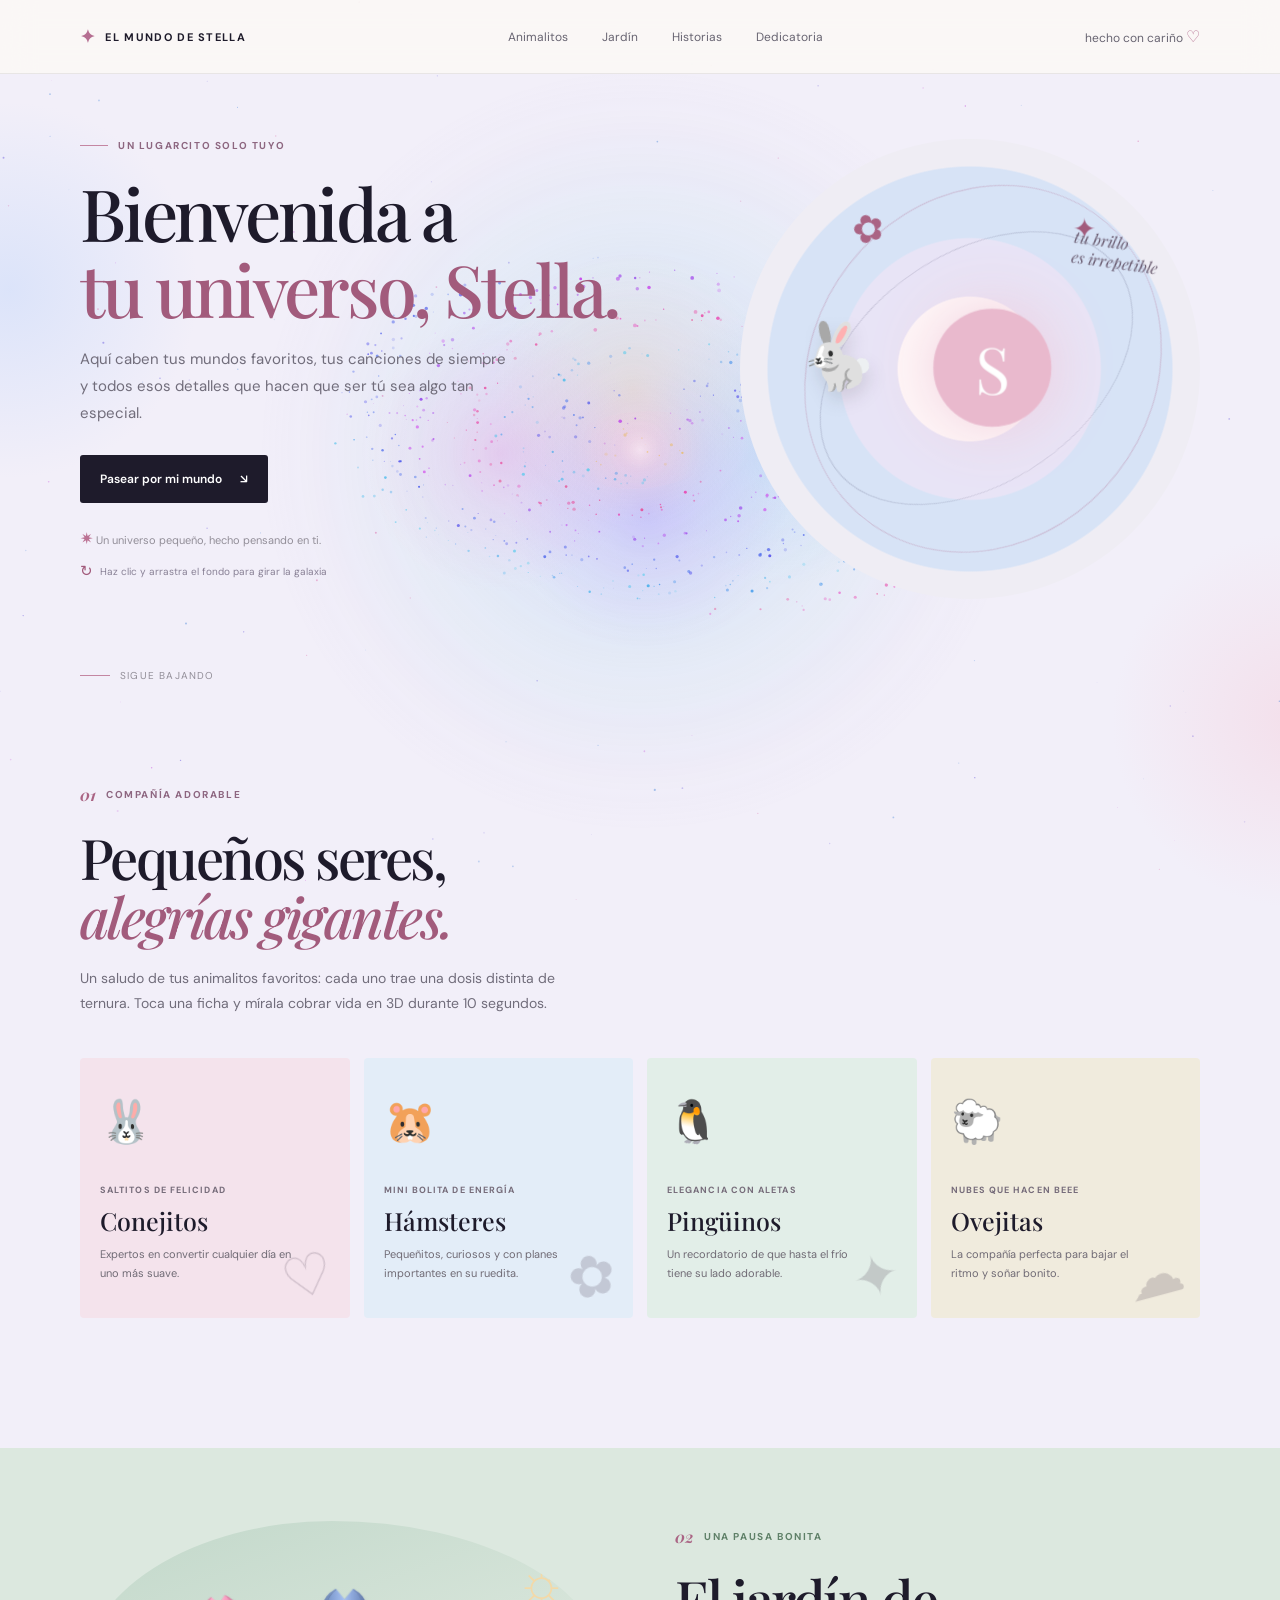
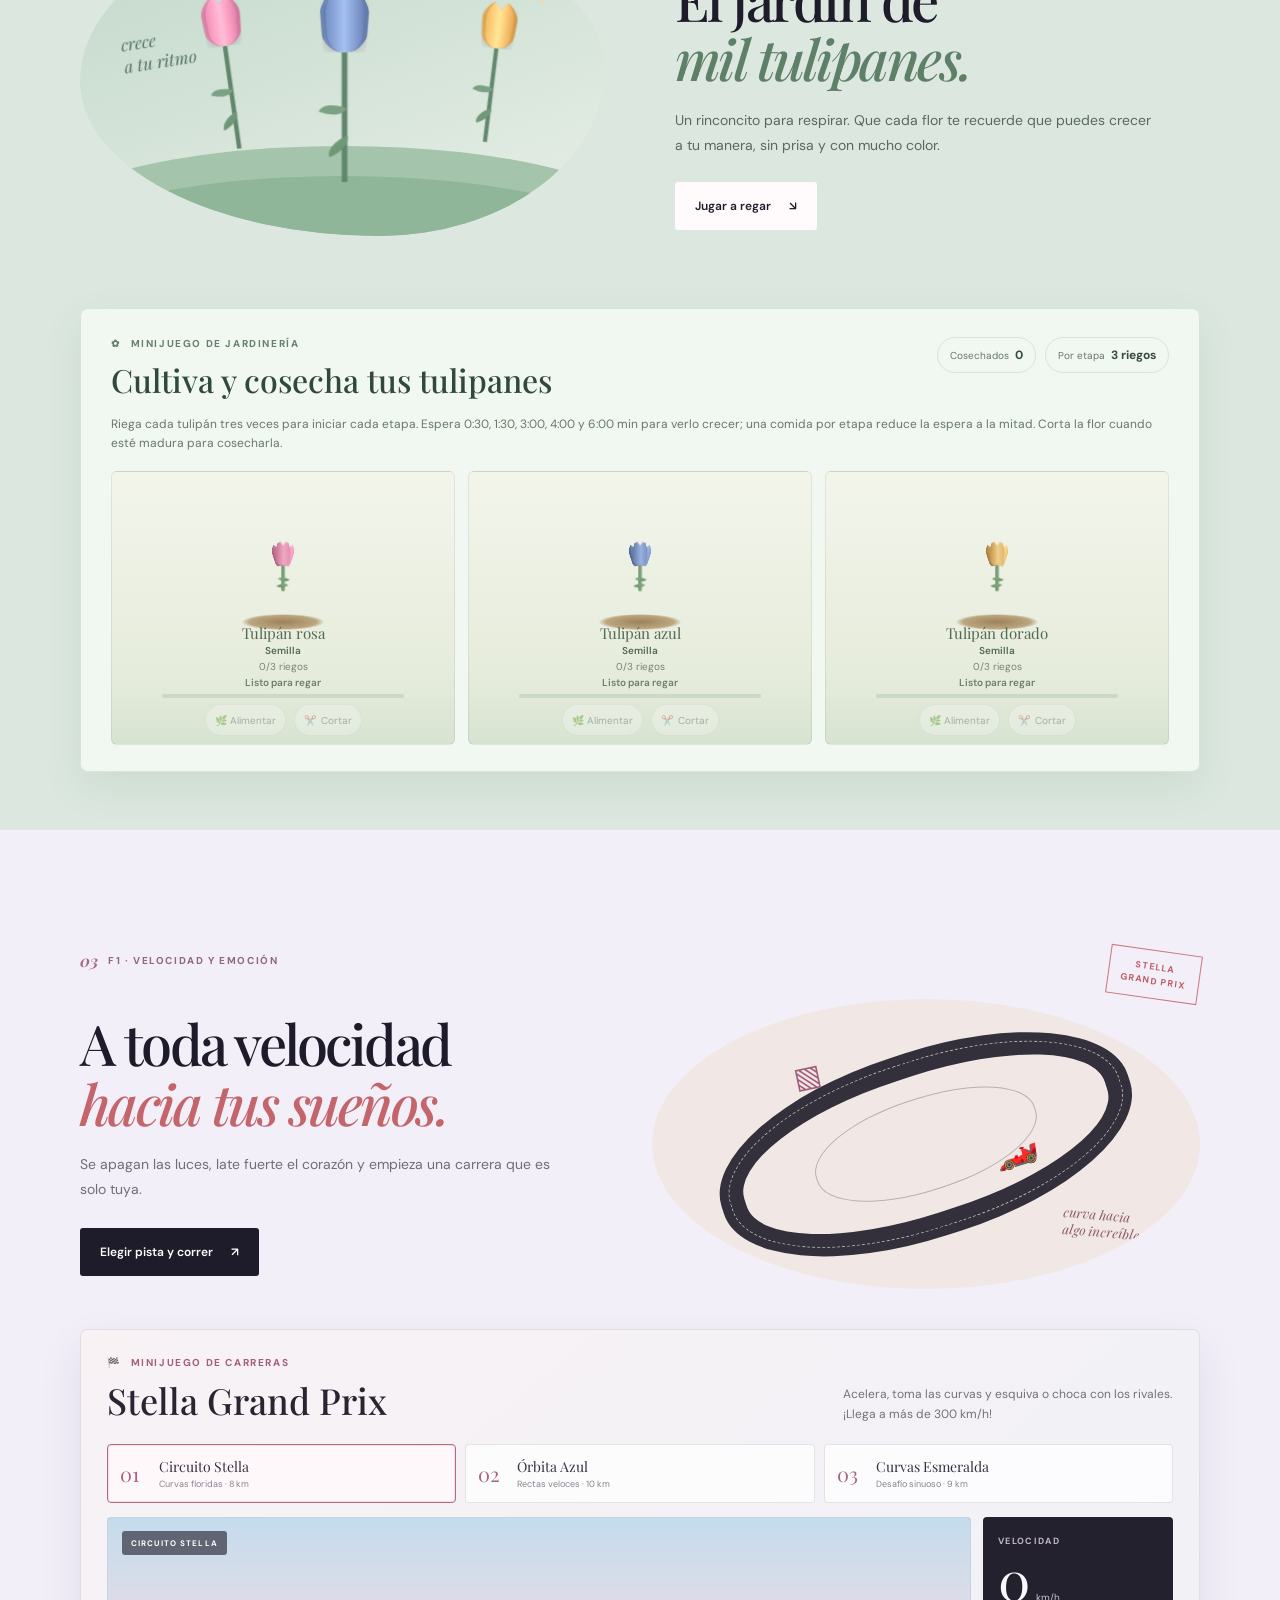
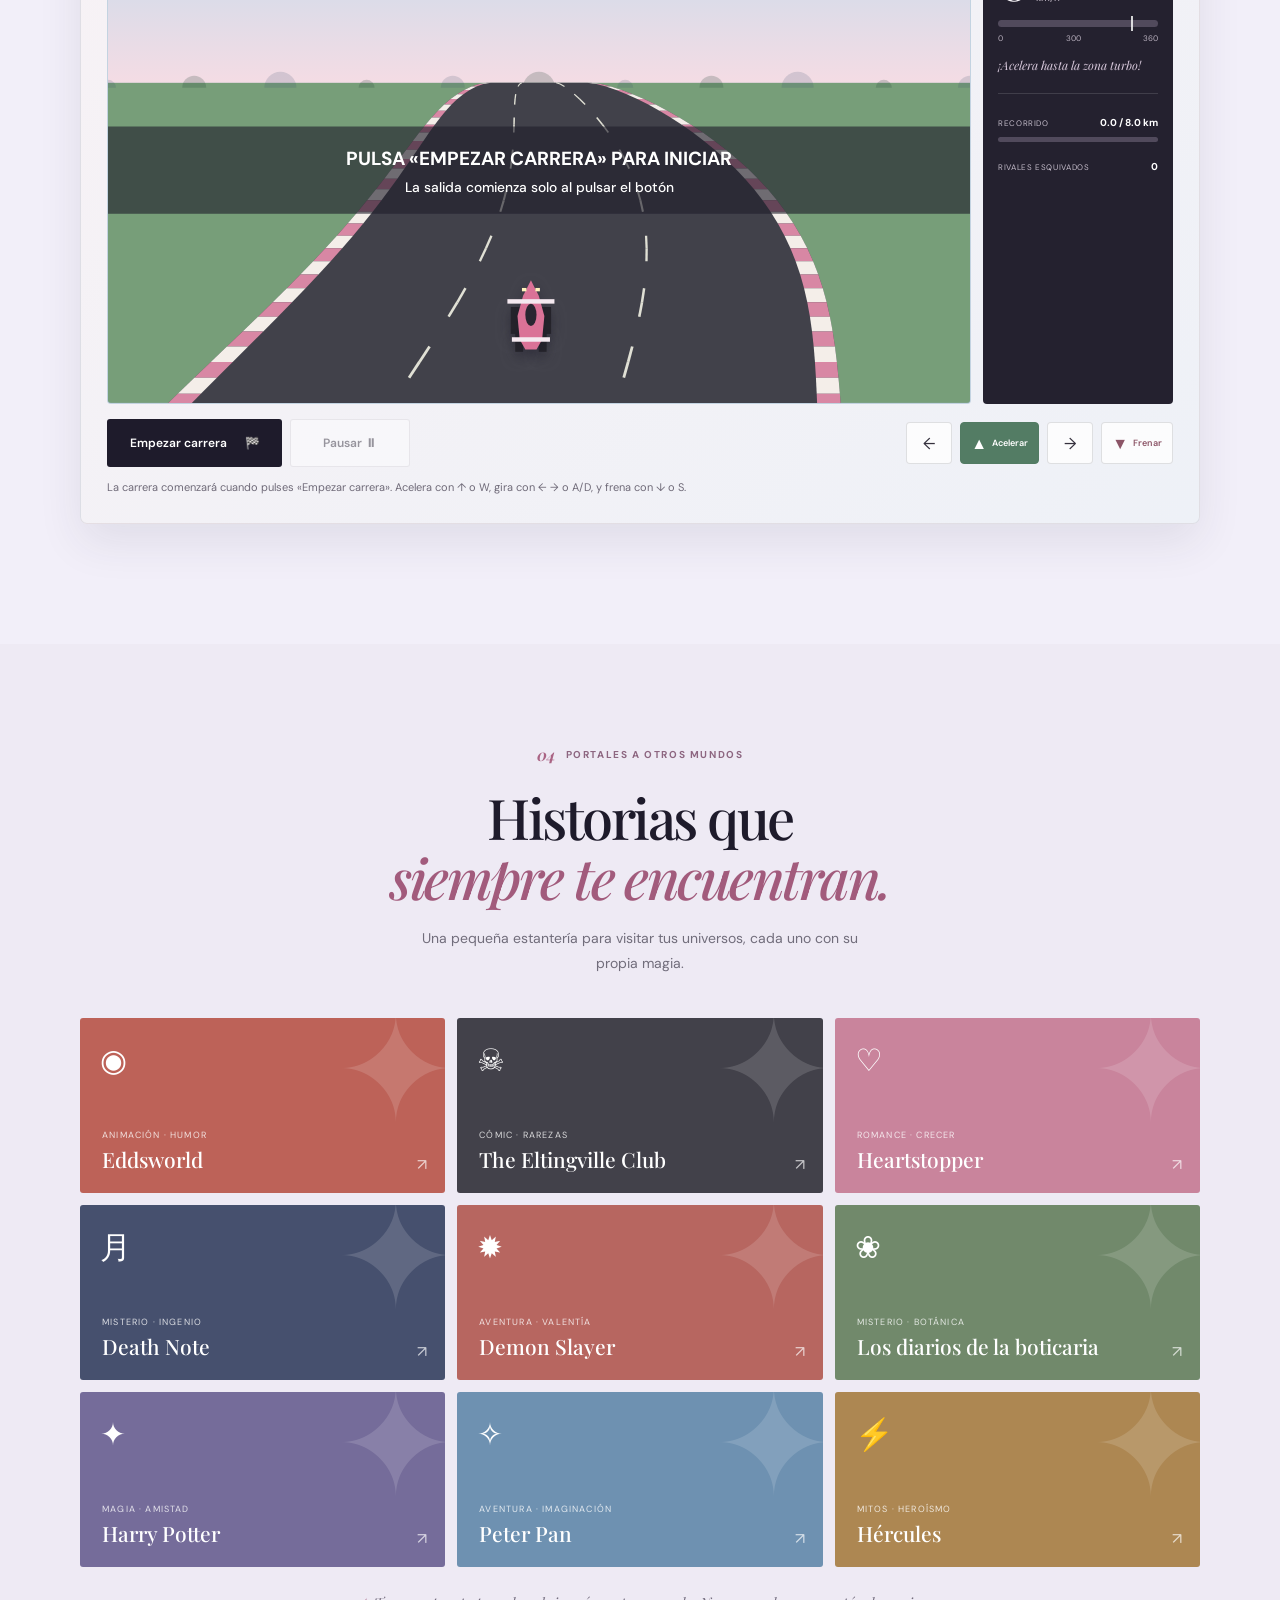
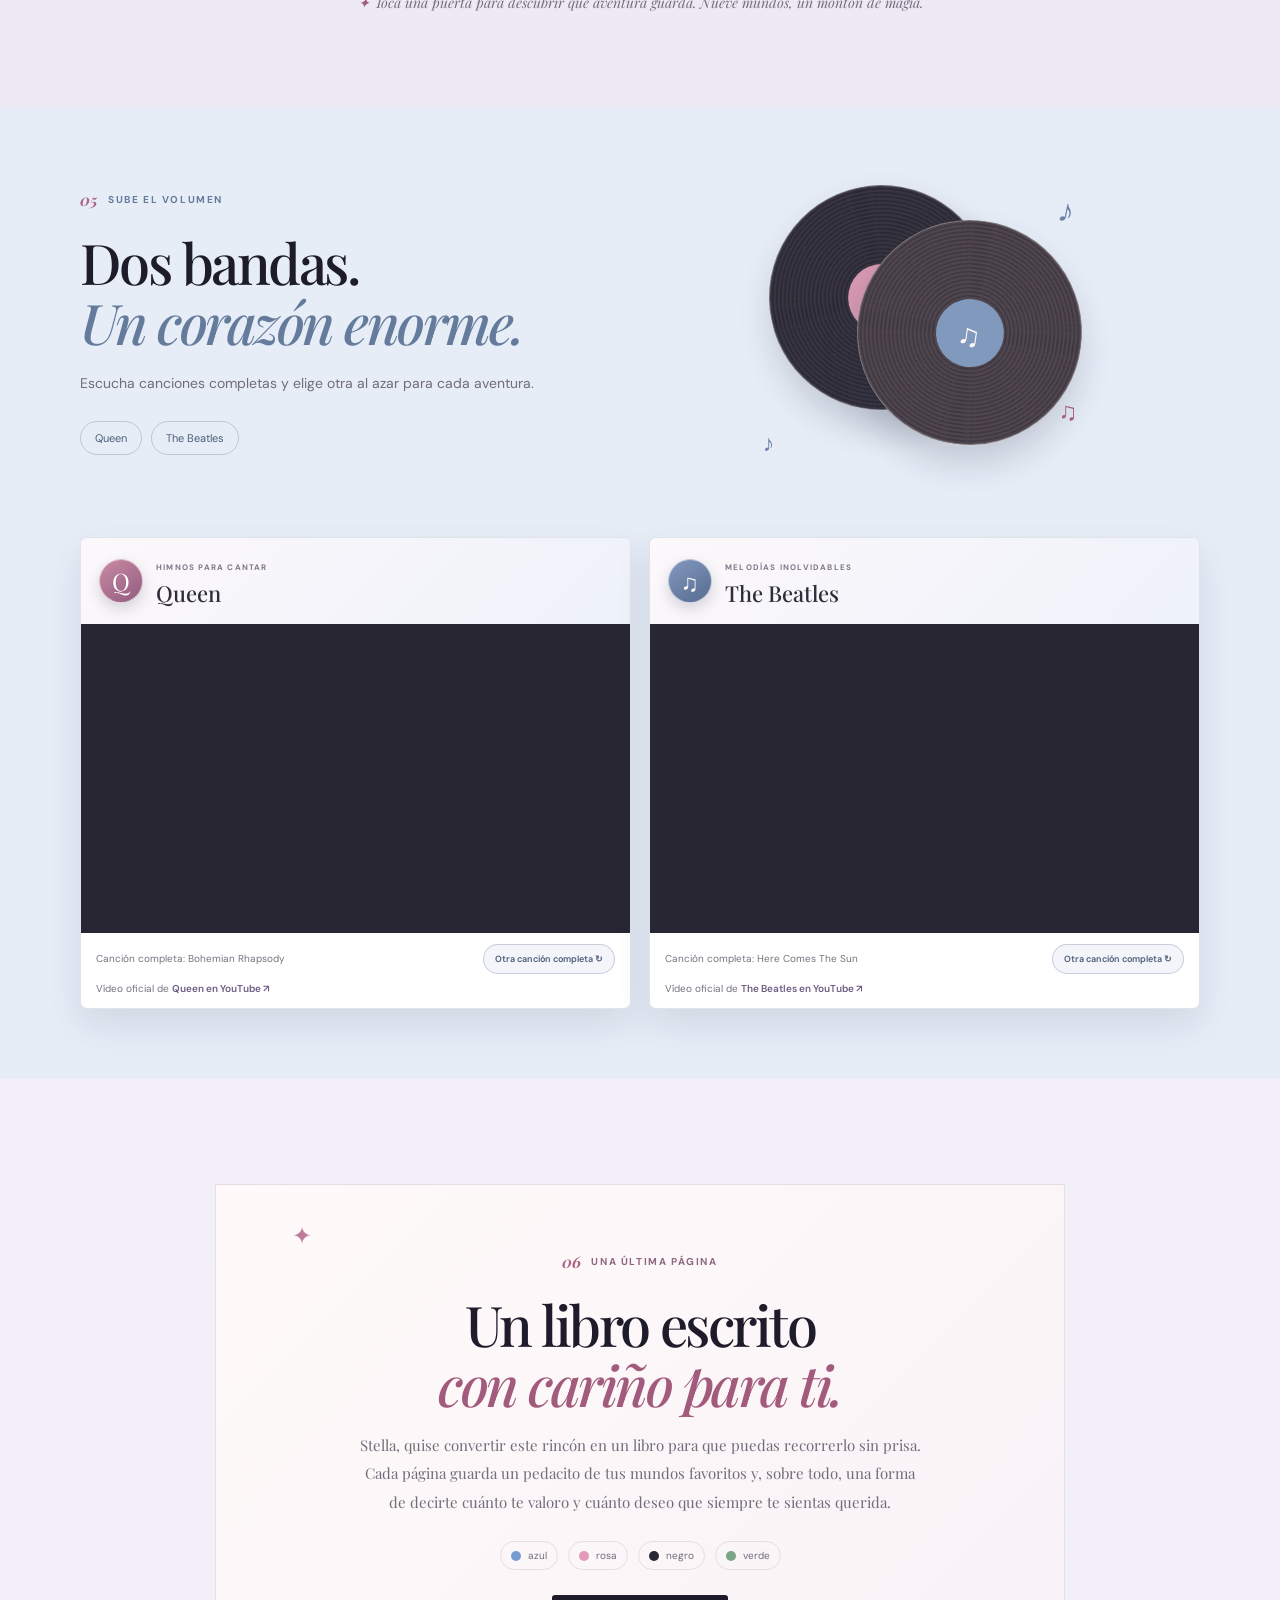
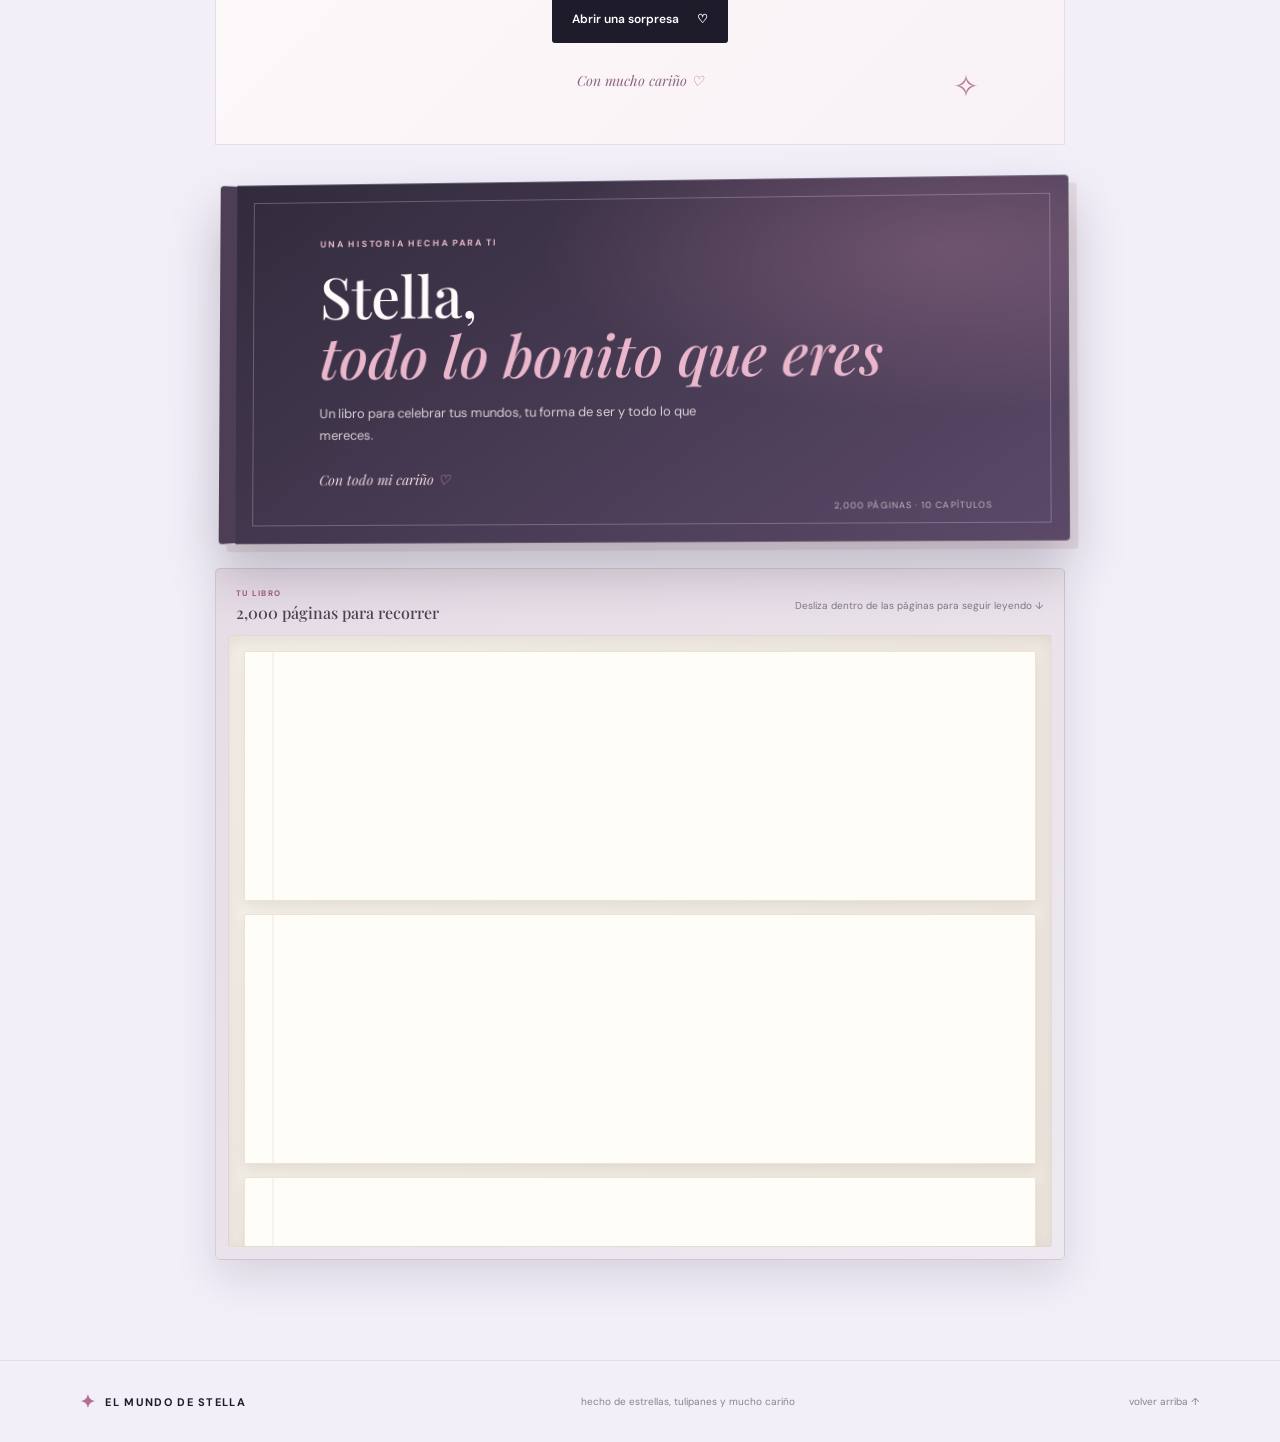
==== commit 38d421a5: "Optimize Stella page rendering and resources Co-authored-by: Copilot App <223556219+Copilot@users.no" ====
--- a/ELMUNDODESTELLA/index.html
+++ b/ELMUNDODESTELLA/index.html
@@ -6,6 +6,9 @@
     <meta name="theme-color" content="#f7f0ff">
     <meta name="description" content="Un pequeño universo creado con cariño para Stella.">
     <title>El Mundo de Stella ✦</title>
+    <link rel="preconnect" href="https://fonts.googleapis.com">
+    <link rel="preconnect" href="https://fonts.gstatic.com" crossorigin>
+    <link href="https://fonts.googleapis.com/css2?family=DM+Sans:wght@400;500;600;700&family=Playfair+Display:ital,wght@0,500;0,600;0,700;1,500;1,600&display=swap" rel="stylesheet">
     <link rel="stylesheet" href="style.css">
     <script src="script.js" defer></script>
   </head>
--- a/ELMUNDODESTELLA/style.css
+++ b/ELMUNDODESTELLA/style.css
@@ -1,5 +1,3 @@
-@import url('https://fonts.googleapis.com/css2?family=DM+Sans:wght@400;500;600;700&family=Playfair+Display:ital,wght@0,500;0,600;0,700;1,500;1,600&display=swap');
-
 :root {
   color-scheme: light;
   --ink: #1e1b2b;
@@ -30,9 +28,9 @@
 main, .site-footer { position: relative; z-index: 1; }
 html.galaxy-dragging, html.galaxy-dragging * { cursor: grabbing !important; user-select: none !important; }
 body.animal-stage-open { overflow-y: hidden; }
-.page-glow { position: absolute; z-index: -1; width: 380px; height: 380px; border-radius: 50%; filter: blur(85px); opacity: .35; pointer-events: none; }
-.page-glow-one { top: 100px; left: -180px; background: #c9dafa; }
-.page-glow-two { top: 530px; right: -210px; background: #f5d2df; }
+.page-glow { position: absolute; z-index: -1; width: 380px; height: 380px; border-radius: 50%; pointer-events: none; }
+.page-glow-one { top: 100px; left: -180px; background: radial-gradient(circle, rgba(201,218,250,.55), transparent 70%); }
+.page-glow-two { top: 530px; right: -210px; background: radial-gradient(circle, rgba(245,210,223,.55), transparent 70%); }
 .section-shell { width: min(1120px, calc(100% - 48px)); margin-inline: auto; }
 
 .site-header { position: sticky; z-index: 20; top: 0; display: flex; align-items: center; justify-content: space-between; gap: 20px; min-height: 74px; padding: 0 max(24px, calc((100vw - 1120px) / 2)); border-bottom: 1px solid rgba(30, 27, 43, .08); background: rgba(251, 249, 245, .88); backdrop-filter: blur(16px); }
@@ -334,8 +332,7 @@
 .book-reader-heading strong { font-family: var(--serif); font-size: 16px; font-weight: 500; }
 .book-scroll-hint { color: #817987; font-size: 10px; text-align: right; }
 .book-pages { height: min(68vh, 680px); min-height: 390px; overflow-y: auto; overscroll-behavior: contain; padding: 15px; border: 1px solid rgba(67, 55, 74, .1); border-radius: 3px; background: linear-gradient(135deg, #f6f1e9, #eee8df); box-shadow: inset 0 5px 18px rgba(45, 37, 51, .1); scrollbar-color: #b27794 #e9e1e9; scrollbar-width: thin; }
-.book-page { position: relative; min-height: 250px; margin: 0 auto 13px; padding: 28px 32px 50px 42px; border: 1px solid #ece3d6; border-radius: 2px; background: linear-gradient(90deg, transparent 0 27px, rgba(208,151,171,.24) 28px, transparent 29px), #fffdf8; box-shadow: 0 5px 13px rgba(50, 42, 51, .09); content-visibility: auto; contain-intrinsic-size: auto 170px; transform-style: preserve-3d; transition: transform .25s ease, box-shadow .25s ease; }
-.book-page:hover { transform: translateY(-2px) rotateX(.5deg); box-shadow: 0 9px 18px rgba(50, 42, 51, .12); }
+.book-page { position: relative; min-height: 250px; margin: 0 auto 13px; padding: 28px 32px 50px 42px; border: 1px solid #ece3d6; border-radius: 2px; background: linear-gradient(90deg, transparent 0 27px, rgba(208,151,171,.24) 28px, transparent 29px), #fffdf8; box-shadow: 0 5px 13px rgba(50, 42, 51, .09); content-visibility: auto; contain-intrinsic-size: auto 170px; }
 .book-page-header { display: flex; justify-content: space-between; gap: 12px; padding-bottom: 12px; border-bottom: 1px solid #eee6e4; color: #9c6682; font-size: 8px; font-weight: 700; letter-spacing: .13em; text-transform: uppercase; }
 .book-page-chapter { max-width: 72%; overflow: hidden; text-overflow: ellipsis; white-space: nowrap; }
 .book-page-title { max-width: 66ch; margin: 20px auto -8px; color: #81536e; font-family: var(--serif); font-size: 20px; font-weight: 500; }
@@ -472,6 +469,8 @@
 
 @media (hover: hover) {
   .animal-card:hover { transform: translateY(-7px) rotateX(4deg) rotateY(-3deg); box-shadow: 0 18px 30px rgba(30,27,43,.14); }
+  .book-page { transition: transform .25s ease, box-shadow .25s ease; }
+  .book-page:hover { transform: translateY(-2px) rotateX(.5deg); box-shadow: 0 9px 18px rgba(50, 42, 51, .12); }
   .garden-art, .track-art, .vinyl-stack { transition: transform .5s ease; }
   .garden-art:hover { transform: rotateY(-5deg) rotateX(3deg); }
   .track-art:hover { transform: rotateY(5deg) rotateX(-3deg); }
